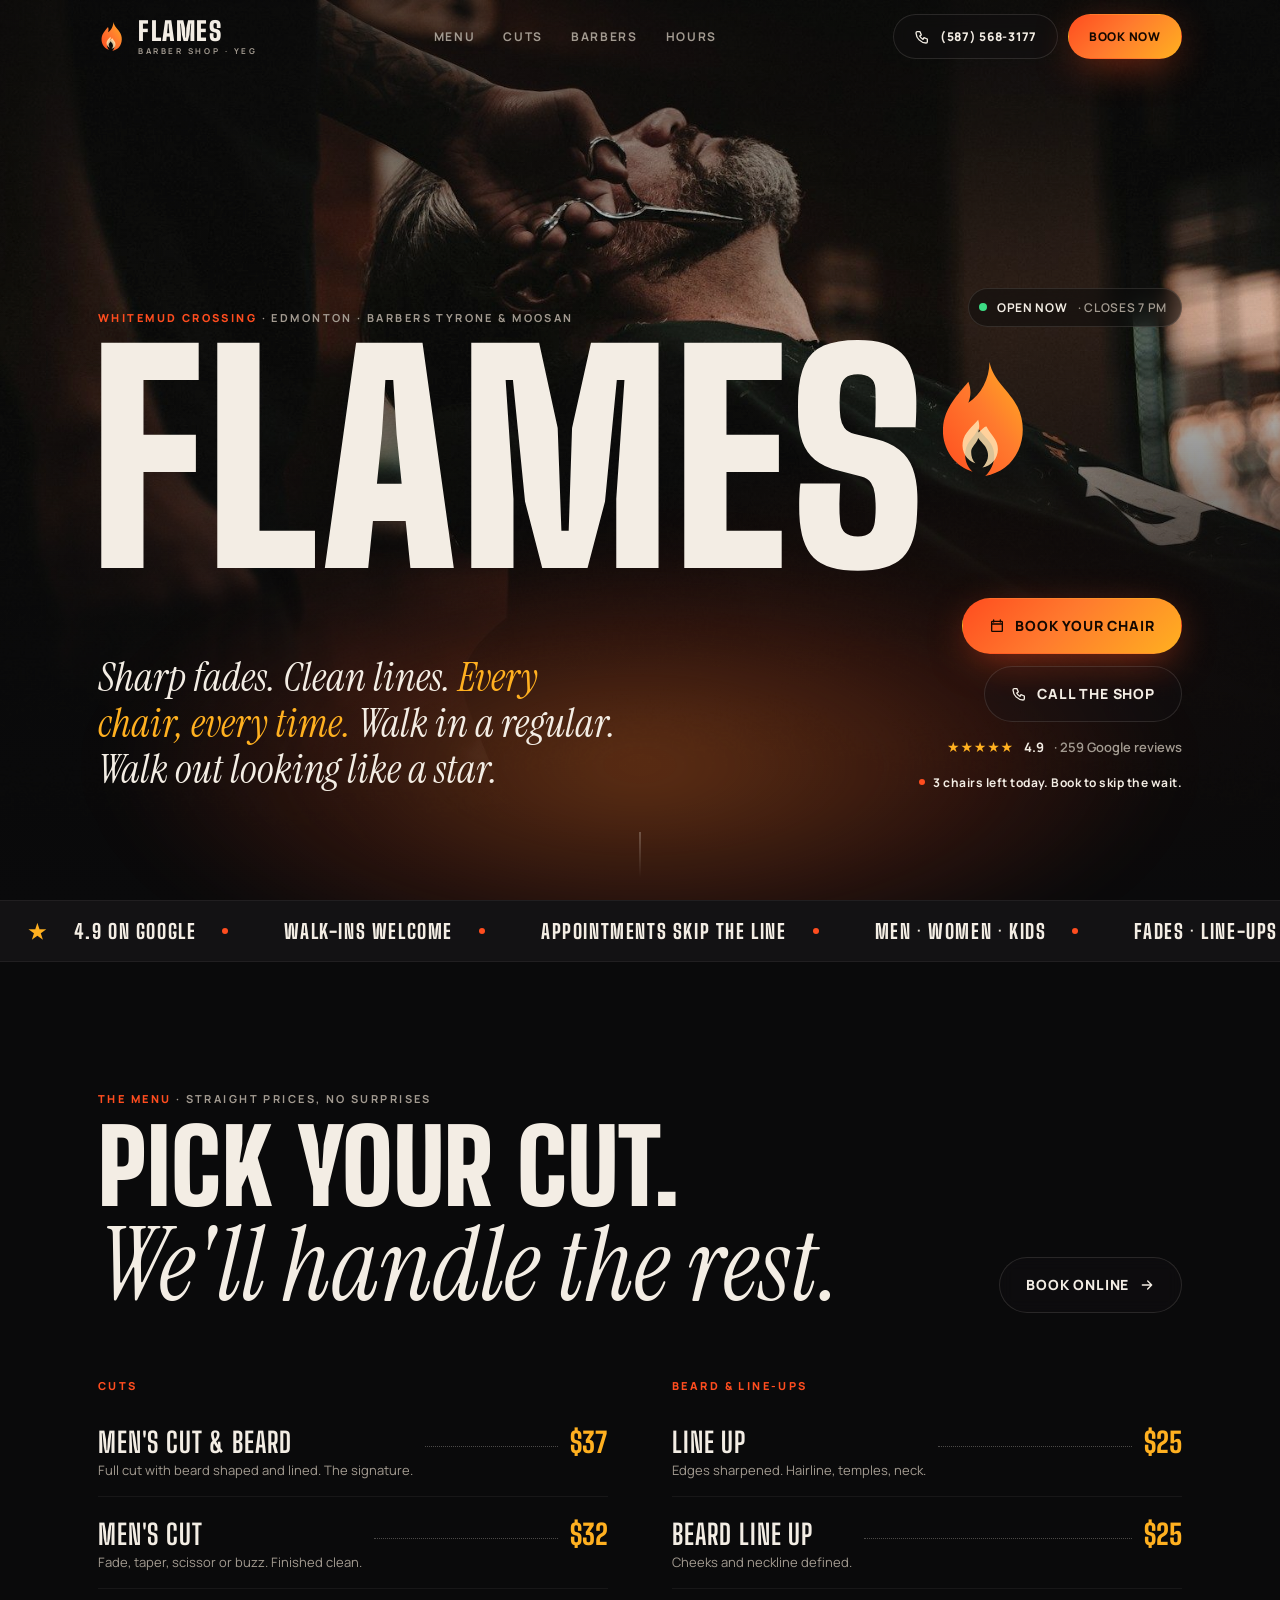
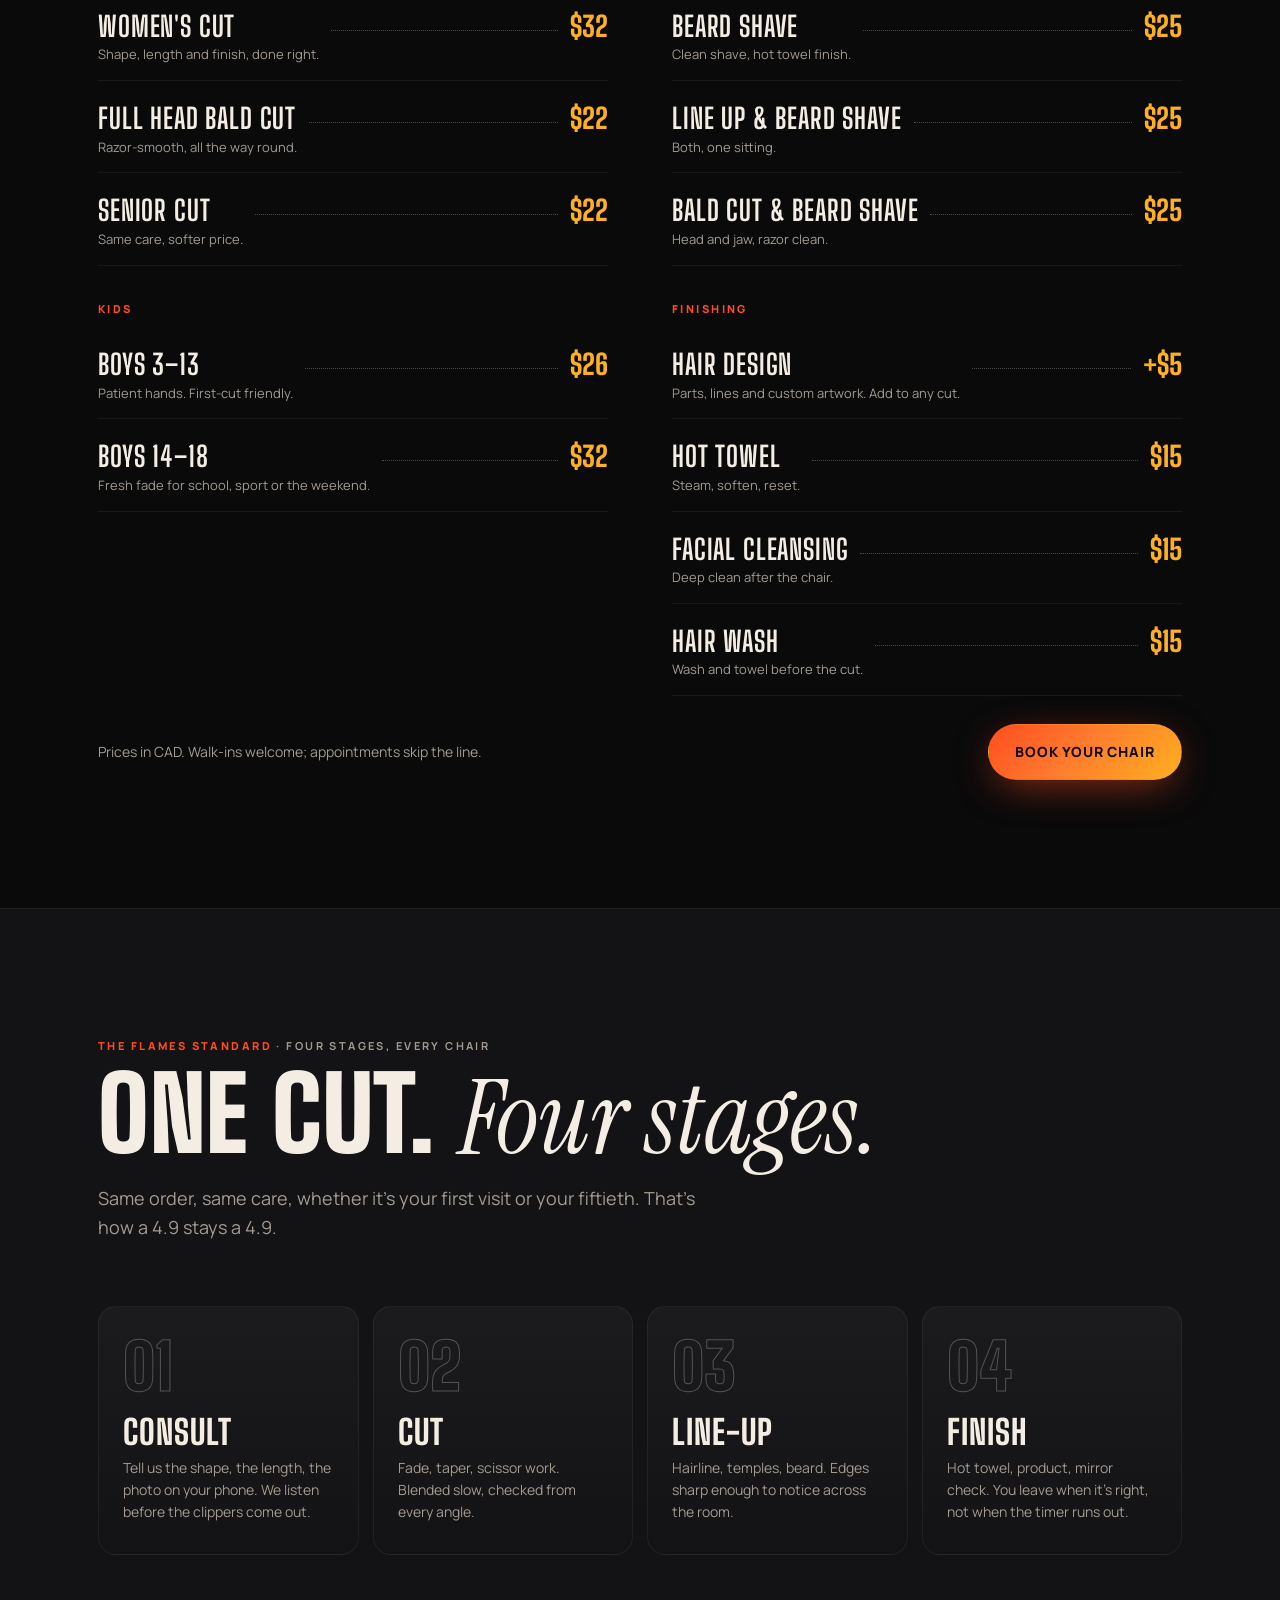
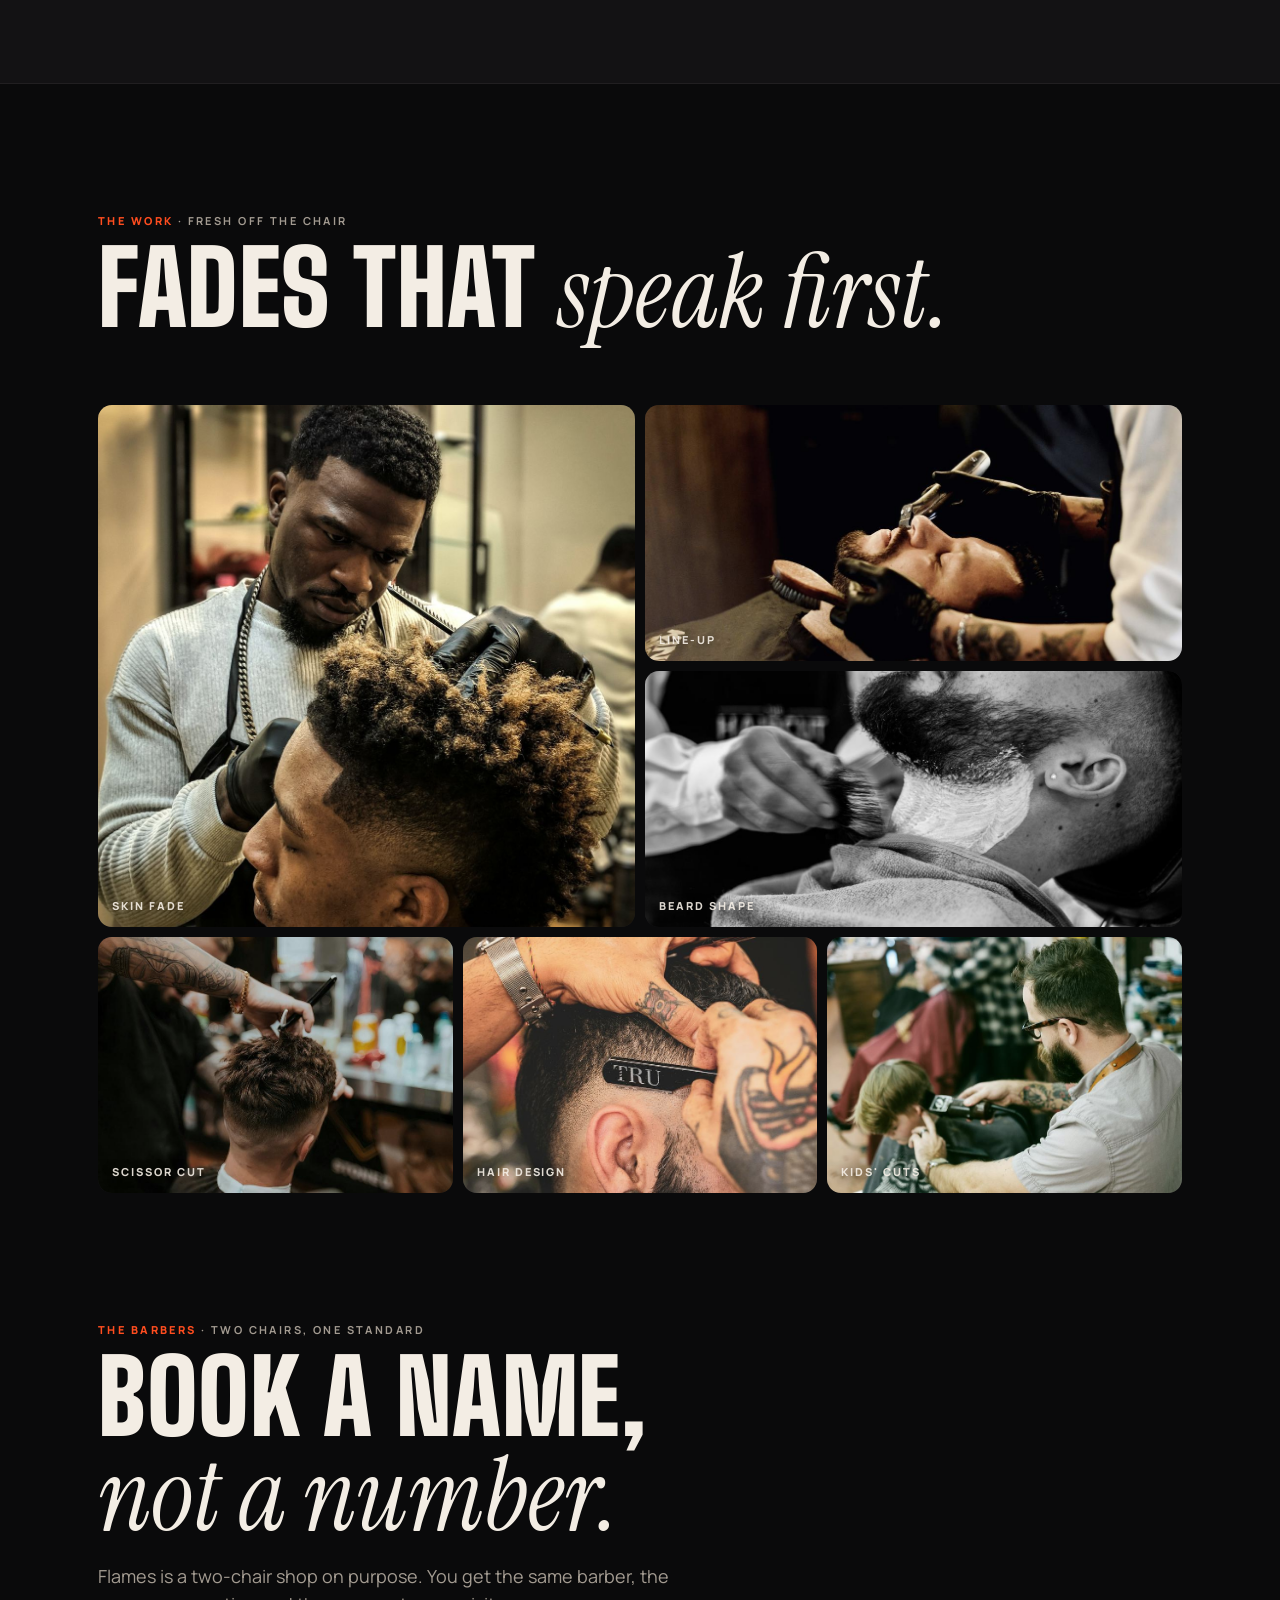
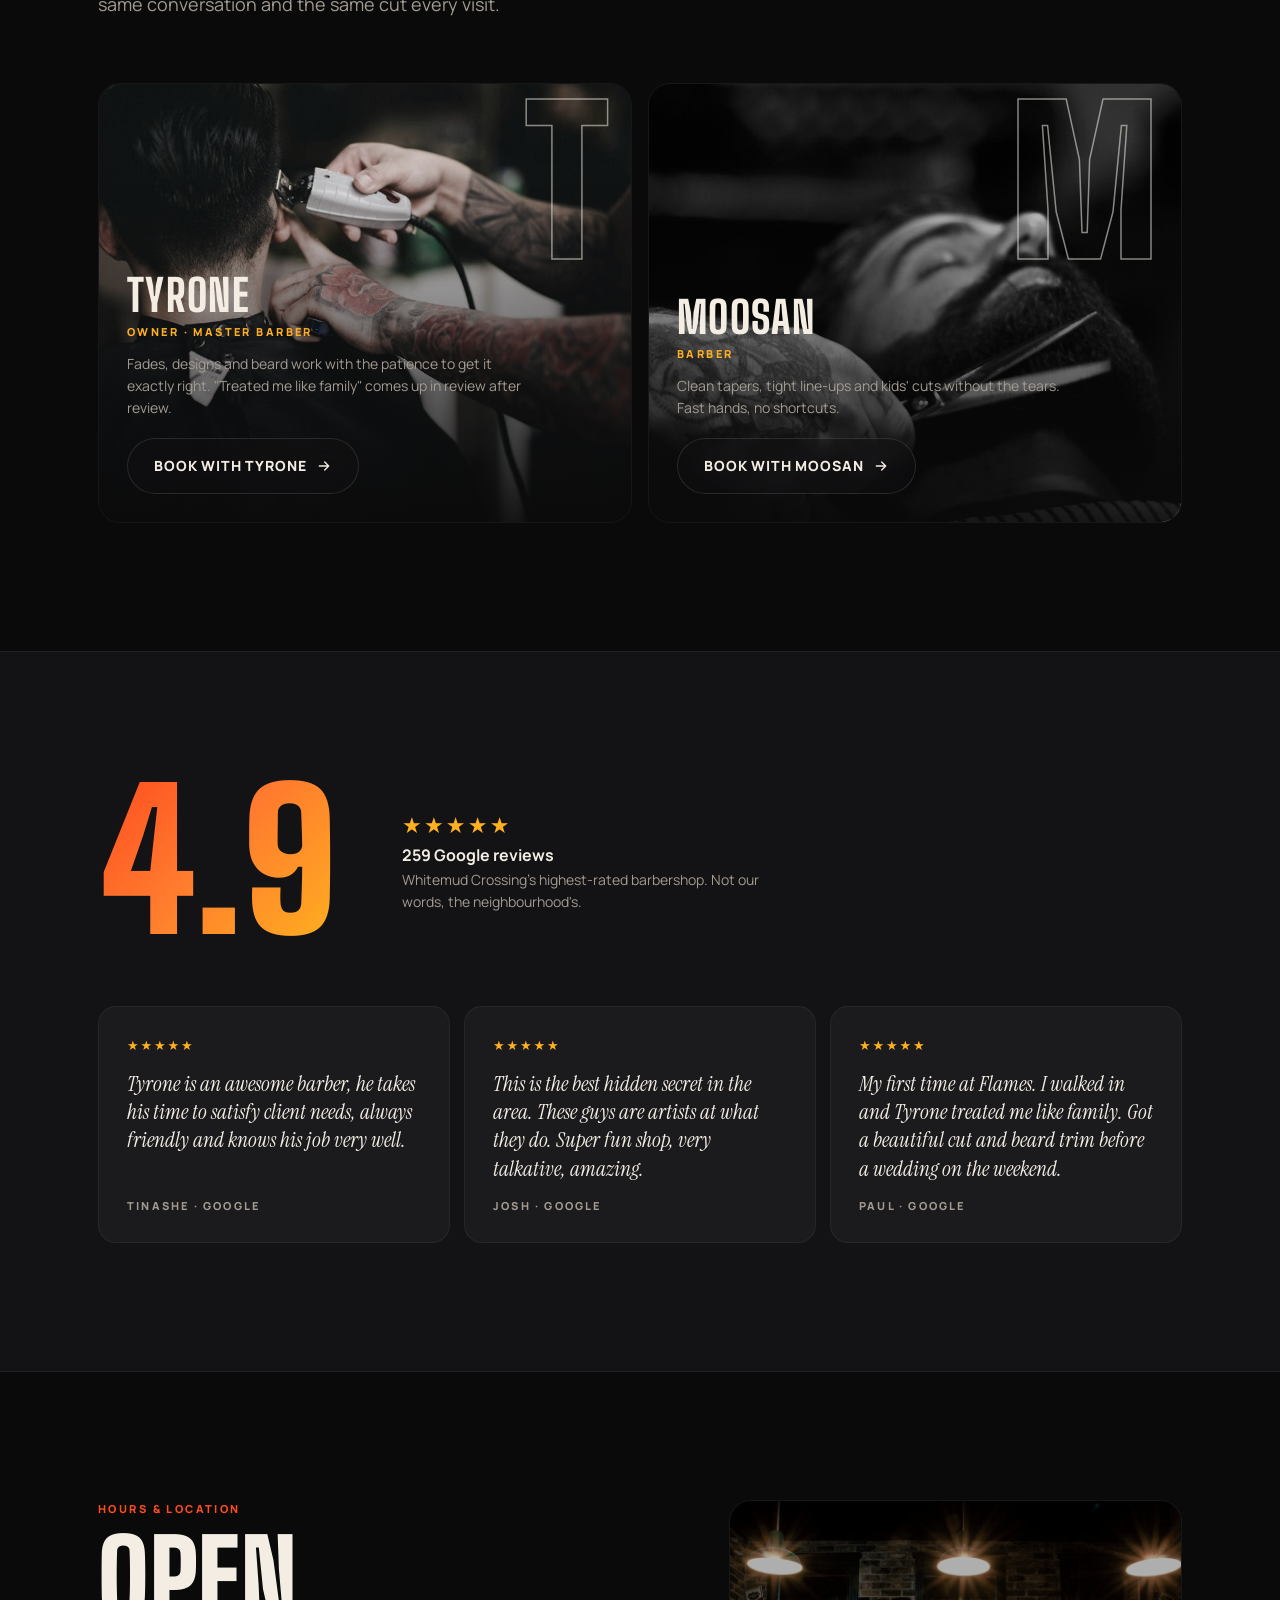
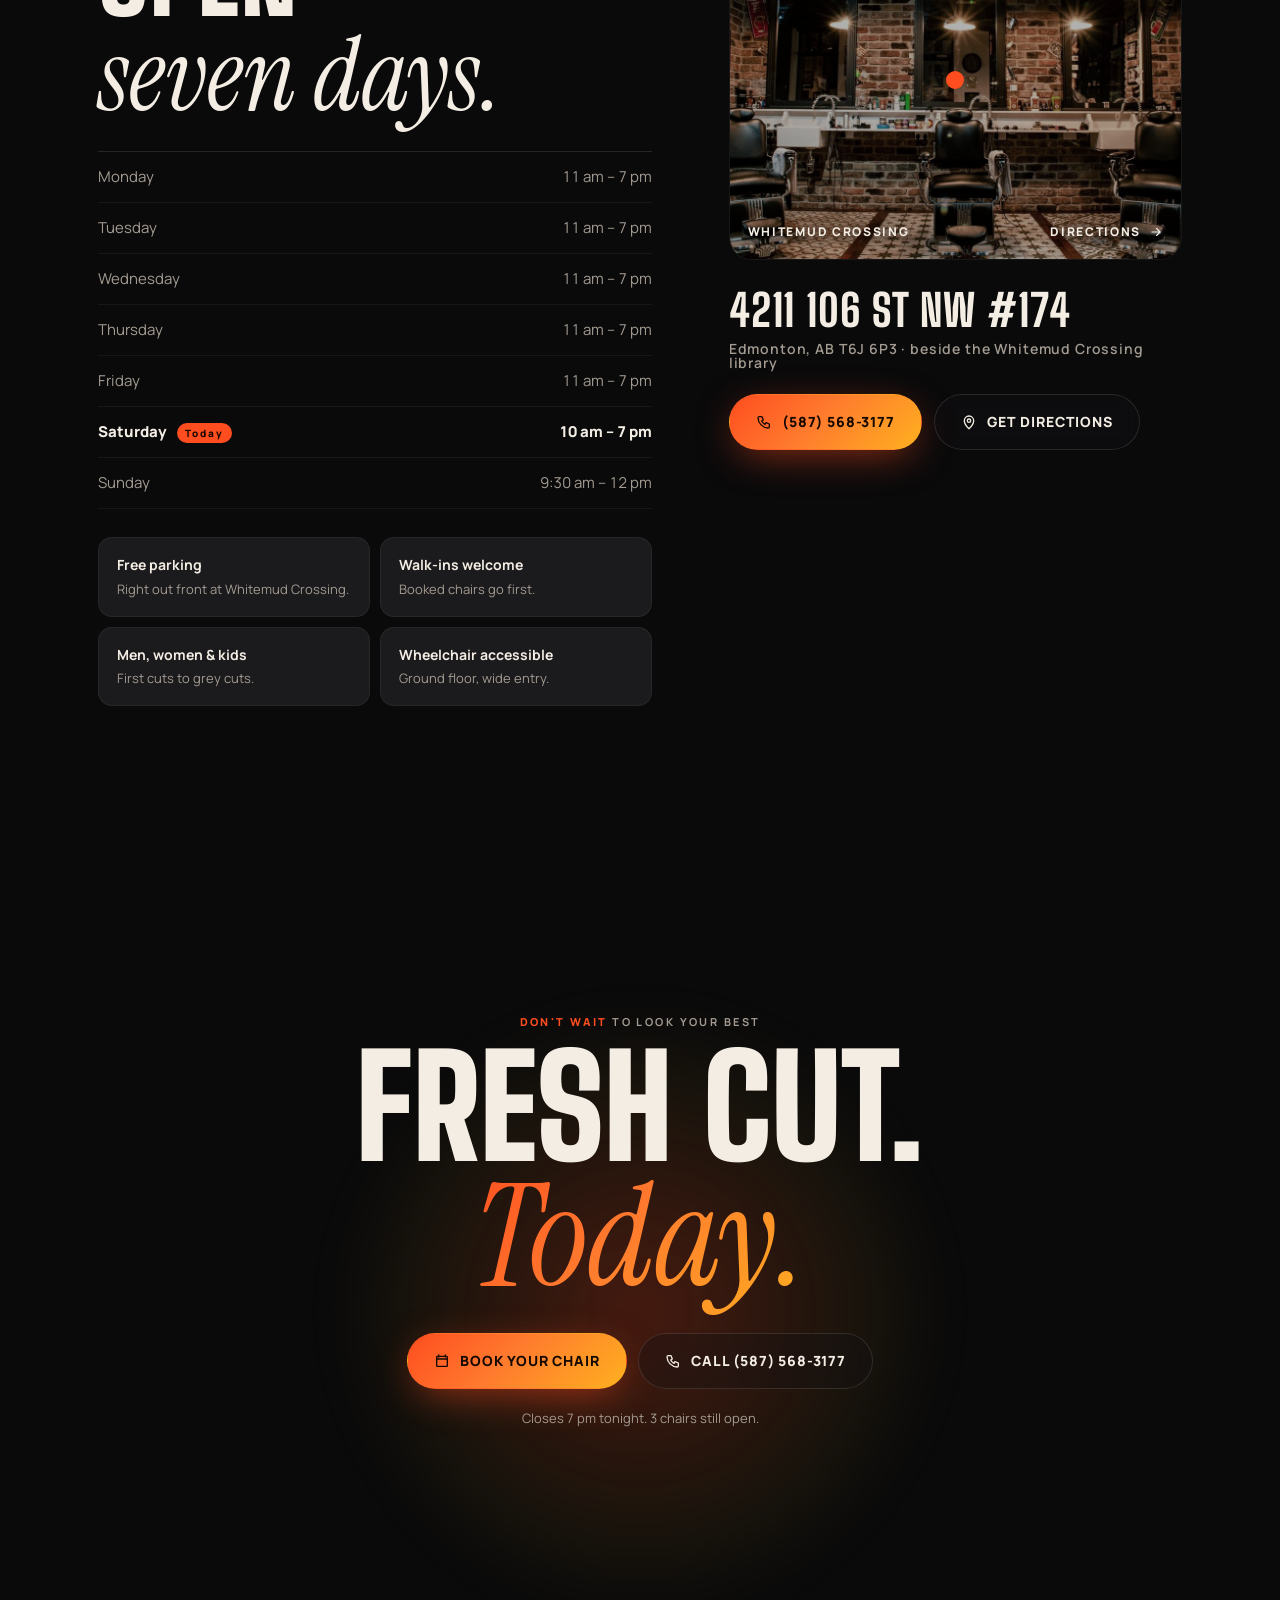
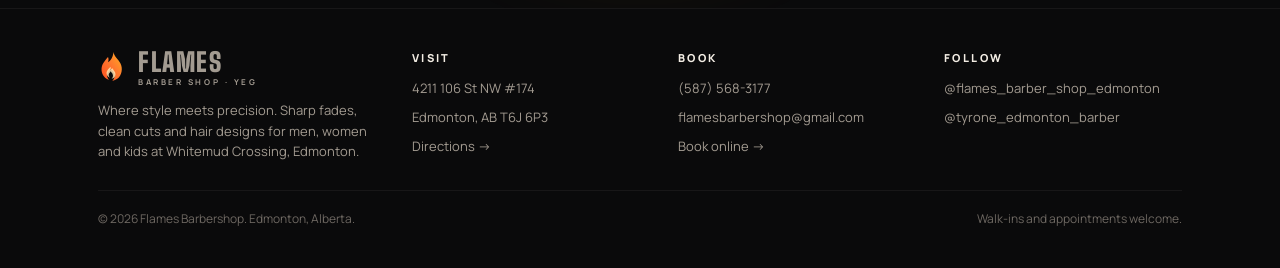
==== index.html @ 339e0e69 "Add Flames Barbershop site as the GitHub Pages index Turn the Flames Barbershop artifact into a stan" ====
<!doctype html>
<html lang="en">
<head>
<meta charset="utf-8">
<meta name="viewport" content="width=device-width,initial-scale=1">
<meta name="description" content="Flames Barbershop, 4211 106 St NW, Edmonton AB. Menu, gallery, team, hours and online booking.">
<meta name="theme-color" content="#0A0A0B">
<link rel="icon" href="data:image/svg+xml,%3Csvg xmlns='http://www.w3.org/2000/svg' viewBox='0 0 64 64'%3E%3Ctext y='52' font-size='52'%3E%F0%9F%94%A5%3C/text%3E%3C/svg%3E">
<title>Flames Barbershop</title>
<link rel="preconnect" href="https://fonts.googleapis.com">
<link rel="preconnect" href="https://fonts.gstatic.com" crossorigin>
<link href="https://fonts.googleapis.com/css2?family=Big+Shoulders+Display:wght@700;800;900&family=Instrument+Serif:ital@0;1&family=Manrope:wght@400;500;600;700;800&display=swap" rel="stylesheet">
<style>
:root{
  color-scheme:dark;
  --onyx:#0A0A0B; --soot:#131214; --coal:#1B1A1D; --ash:#242226;
  --bone:#F3EDE4; --smoke:#A39B91; --dim:#6E6862;
  --ember:#FF4D1F; --amber:#FFB020; --heat:linear-gradient(135deg,#FF4D1F 0%,#FF7A2E 45%,#FFB020 100%);
  --line:rgba(243,237,228,.12); --line2:rgba(243,237,228,.06);
  --fd:'Big Shoulders Display',Impact,'Arial Narrow Bold','Arial Narrow',sans-serif;
  --fb:'Manrope',system-ui,-apple-system,'Segoe UI',sans-serif;
  --fs:'Instrument Serif',Georgia,'Times New Roman',serif;
  --max:1180px; --pad:clamp(18px,4vw,48px);
  --ease:cubic-bezier(.22,1,.36,1);
}
*{box-sizing:border-box}
html{scroll-behavior:smooth;background:var(--onyx)}
body{margin:0;background:var(--onyx);color:var(--bone);font-family:var(--fb);font-size:16px;line-height:1.6;-webkit-font-smoothing:antialiased;overflow-x:hidden}
img{max-width:100%;display:block}
a{color:inherit;text-decoration:none}
:focus-visible{outline:2px solid var(--amber);outline-offset:3px;border-radius:4px}
::selection{background:var(--ember);color:#fff}
.wrap{max-width:var(--max);margin:0 auto;padding:0 var(--pad)}
.eyebrow{font-family:var(--fb);font-size:11px;letter-spacing:.22em;text-transform:uppercase;color:var(--smoke);font-weight:700}
.eyebrow b{color:var(--ember);font-weight:800}
h2.big{font-family:var(--fd);font-weight:900;font-size:clamp(46px,8vw,104px);line-height:.92;letter-spacing:.005em;text-transform:uppercase;margin:12px 0 0;text-wrap:balance}
.serif{font-family:var(--fs);font-style:italic;font-weight:400;color:var(--bone);text-transform:none;letter-spacing:0}
.lede{color:var(--smoke);max-width:56ch;font-size:clamp(16px,1.6vw,18px);margin:18px 0 0}
section{position:relative;padding:clamp(72px,10vw,140px) 0}

/* buttons */
.btn{display:inline-flex;align-items:center;justify-content:center;gap:10px;padding:16px 26px;border-radius:999px;font-weight:800;font-size:14px;letter-spacing:.06em;text-transform:uppercase;border:1px solid transparent;transition:transform .35s var(--ease),box-shadow .35s var(--ease),background .3s,color .3s,border-color .3s;will-change:transform;white-space:nowrap;-webkit-tap-highlight-color:transparent}
.btn-fire{background:var(--heat);color:#140800;box-shadow:0 10px 40px -10px rgba(255,77,31,.65)}
.btn-fire:hover{transform:translateY(-2px);box-shadow:0 18px 50px -12px rgba(255,120,40,.8)}
.btn-fire:active{transform:scale(.98)}
.btn-ghost{border-color:var(--line);color:var(--bone);background:rgba(20,19,21,.35);backdrop-filter:blur(8px);-webkit-backdrop-filter:blur(8px)}
.btn-ghost:hover{border-color:var(--bone);transform:translateY(-2px)}
.btn svg{width:16px;height:16px;flex:none}

/* nav */
.nav{position:fixed;inset:0 0 auto 0;z-index:50;padding:14px 0;transition:background .4s,border-color .4s;border-bottom:1px solid transparent}
.nav.on{background:rgba(10,10,11,.72);backdrop-filter:blur(14px);-webkit-backdrop-filter:blur(14px);border-color:var(--line2)}
.nav .wrap{display:flex;align-items:center;justify-content:space-between;gap:16px}
.logo{display:flex;align-items:center;gap:10px;white-space:nowrap;flex:none;font-family:var(--fd);font-weight:900;font-size:26px;letter-spacing:.06em;text-transform:uppercase;line-height:1}
.logo .mark{width:30px;height:30px}
.logo small{display:block;font-family:var(--fb);font-weight:700;font-size:8px;letter-spacing:.32em;color:var(--smoke);margin-top:3px}
.nav-links{display:flex;gap:28px;font-size:12px;font-weight:700;letter-spacing:.14em;text-transform:uppercase;color:var(--smoke)}
.nav-links a{position:relative;padding:6px 0;transition:color .3s}
.nav-links a::after{content:"";position:absolute;left:0;right:100%;bottom:0;height:1px;background:var(--amber);transition:right .35s var(--ease)}
.nav-links a:hover{color:var(--bone)}.nav-links a:hover::after{right:0}
.nav .btn{padding:12px 20px;font-size:12px}
@media(max-width:820px){.nav-links{display:none}.nav .btn-ghost{display:none}.nav .wrap{min-width:0}.logo{font-size:22px;gap:8px}.logo .mark{width:26px;height:26px}.logo small{font-size:7px;letter-spacing:.2em}.nav .btn{padding:11px 16px;font-size:11px}}

/* hero */
.hero{min-height:100svh;display:flex;align-items:flex-end;padding:0;overflow:hidden;isolation:isolate}
.hero-bg{position:absolute;inset:0;z-index:-2}
.hero-bg img{width:100%;height:100%;object-fit:cover;object-position:center 35%;filter:saturate(.85) contrast(1.05);transform:scale(1.08);animation:heroZoom 12s var(--ease) forwards}
@keyframes heroZoom{to{transform:scale(1)}}
.hero-veil{position:absolute;inset:0;z-index:-1;background:
  linear-gradient(180deg,rgba(10,10,11,.55) 0%,rgba(10,10,11,.15) 35%,rgba(10,10,11,.78) 70%,var(--onyx) 100%),
  radial-gradient(60% 50% at 70% 85%,rgba(255,77,31,.28),transparent 70%)}
.hero-glow{position:absolute;z-index:-1;left:50%;bottom:-20%;width:120vw;height:70vh;transform:translateX(-50%);background:radial-gradient(closest-side,rgba(255,120,40,.35),rgba(255,77,31,.12) 45%,transparent 70%);filter:blur(30px);animation:breathe 7s ease-in-out infinite alternate;pointer-events:none}
@keyframes breathe{from{opacity:.55;transform:translateX(-52%) scaleX(1)}to{opacity:1;transform:translateX(-48%) scaleX(1.12)}}
.hero .wrap{width:100%;padding-top:120px;padding-bottom:clamp(90px,12vh,140px)}
.hero-top{display:flex;justify-content:space-between;align-items:flex-end;gap:20px;flex-wrap:wrap}
.status{display:inline-flex;align-items:center;gap:10px;padding:9px 14px 9px 10px;border:1px solid var(--line);border-radius:999px;background:rgba(10,10,11,.5);backdrop-filter:blur(10px);-webkit-backdrop-filter:blur(10px);font-size:12px;font-weight:700;letter-spacing:.06em;text-transform:uppercase;color:var(--bone)}
.status .dot{width:8px;height:8px;border-radius:50%;background:#3DDC84;animation:ping 1.8s infinite}
.status.closed .dot{background:var(--ember);animation:none}
@keyframes ping{0%{box-shadow:0 0 0 0 rgba(61,220,132,.55)}70%{box-shadow:0 0 0 9px rgba(61,220,132,0)}100%{box-shadow:0 0 0 0 rgba(61,220,132,0)}}
.status .sub{color:var(--smoke);font-weight:600}
.h1{font-family:var(--fd);font-weight:900;font-size:clamp(96px,22vw,290px);line-height:.82;letter-spacing:.01em;text-transform:uppercase;margin:18px 0 0 -0.03em;display:flex;align-items:flex-start}
.h1 .ch{display:inline-block;opacity:0;transform:translateY(.35em) rotate(1deg);animation:rise 1s var(--ease) forwards}
.h1 .ch:nth-child(1){animation-delay:.05s}.h1 .ch:nth-child(2){animation-delay:.12s}.h1 .ch:nth-child(3){animation-delay:.19s}.h1 .ch:nth-child(4){animation-delay:.26s}.h1 .ch:nth-child(5){animation-delay:.33s}.h1 .ch:nth-child(6){animation-delay:.40s}
@keyframes rise{to{opacity:1;transform:none}}
.h1 .flame{width:.32em;height:.42em;margin:.06em 0 0 .06em;opacity:0;animation:rise 1s var(--ease) .5s forwards,flicker 3s ease-in-out 1.5s infinite alternate}
@keyframes flicker{0%{filter:brightness(1)}50%{filter:brightness(1.25) drop-shadow(0 0 14px rgba(255,120,40,.7))}100%{filter:brightness(1.05)}}
.hero-sub{display:grid;grid-template-columns:1.2fr .8fr;gap:32px;align-items:end;margin-top:22px}
.hero-sub .tag{font-family:var(--fs);font-style:italic;font-size:clamp(24px,3.4vw,40px);line-height:1.15;margin:0;text-wrap:balance;opacity:0;animation:rise 1s var(--ease) .6s forwards}
.hero-sub .tag em{color:var(--amber);font-style:italic}
.hero-cta{display:flex;flex-direction:column;align-items:flex-end;gap:14px;opacity:0;animation:rise 1s var(--ease) .75s forwards}
.hero-cta .row{display:flex;gap:12px;flex-wrap:wrap;justify-content:flex-end}
.proof{display:flex;align-items:center;gap:10px;font-size:13px;color:var(--smoke);font-weight:600}
.proof .stars{color:var(--amber);letter-spacing:.06em;font-size:14px}
.proof b{color:var(--bone)}
.urg{display:inline-flex;align-items:center;gap:8px;font-size:12px;color:var(--bone);font-weight:700;letter-spacing:.04em}
.urg i{width:6px;height:6px;border-radius:50%;background:var(--ember);animation:blink 1.4s infinite}
@keyframes blink{50%{opacity:.25}}
.scroll-hint{position:absolute;left:50%;bottom:22px;transform:translateX(-50%);width:1px;height:46px;background:linear-gradient(var(--bone),transparent);opacity:.5;animation:drop 2s ease-in-out infinite}
@keyframes drop{0%{transform:translate(-50%,-10px);opacity:0}30%{opacity:.6}100%{transform:translate(-50%,18px);opacity:0}}
@media(max-width:820px){
  .hero .wrap{padding-top:96px}
  .hero-sub{grid-template-columns:1fr;gap:22px}
  .hero-cta{align-items:flex-start}.hero-cta .row{justify-content:flex-start;width:100%}
  .hero-cta .btn{flex:1 1 auto}
  .h1{font-size:clamp(96px,27vw,200px)}
}

/* ticker */
.ticker{border-top:1px solid var(--line2);border-bottom:1px solid var(--line2);background:var(--soot);overflow:hidden;padding:14px 0;font-family:var(--fd);font-weight:800;font-size:20px;letter-spacing:.08em;text-transform:uppercase}
.ticker .track{display:flex;width:max-content;animation:scroll 42s linear infinite}
.ticker:hover .track{animation-play-state:paused}
.ticker span{padding:0 28px;display:inline-flex;align-items:center;gap:26px;white-space:nowrap}
.ticker span::after{content:"";width:6px;height:6px;border-radius:50%;background:var(--ember)}
.ticker .star{color:var(--amber);font-style:normal}
@keyframes scroll{to{transform:translateX(-50%)}}

/* menu */
.menu-head{display:grid;grid-template-columns:1fr auto;gap:24px;align-items:end}
.menu{display:grid;grid-template-columns:1fr 1fr;gap:clamp(28px,5vw,72px);margin-top:clamp(36px,5vw,64px)}
.mgroup h3{font-family:var(--fb);font-size:11px;letter-spacing:.22em;text-transform:uppercase;color:var(--ember);margin:0 0 10px;font-weight:800}
.mrow{display:flex;align-items:baseline;gap:12px;padding:15px 0;border-bottom:1px solid var(--line2);transition:padding .3s var(--ease)}
.mrow:hover{padding-left:6px}
.mrow .n{font-family:var(--fd);font-weight:700;font-size:clamp(22px,2.4vw,28px);letter-spacing:.03em;text-transform:uppercase;line-height:1.05}
.mrow .d{font-size:13px;color:var(--smoke);margin-top:3px}
.mrow .dots{flex:1;border-bottom:1px dotted rgba(243,237,228,.28);transform:translateY(-6px);min-width:20px}
.mrow .p{font-family:var(--fd);font-weight:800;font-size:clamp(22px,2.4vw,28px);color:var(--amber);font-variant-numeric:tabular-nums;white-space:nowrap}
.menu-note{margin-top:28px;display:flex;justify-content:space-between;gap:16px;flex-wrap:wrap;align-items:center;color:var(--smoke);font-size:14px}
@media(max-width:820px){.menu{grid-template-columns:1fr}.menu-head{grid-template-columns:1fr}}

/* stages */
.stages{background:var(--soot);border-top:1px solid var(--line2);border-bottom:1px solid var(--line2)}
.stage-grid{display:grid;grid-template-columns:repeat(4,1fr);gap:14px;margin-top:clamp(36px,5vw,64px)}
.stage{position:relative;padding:28px 24px 30px;border:1px solid var(--line2);border-radius:18px;background:linear-gradient(180deg,var(--coal),var(--soot));overflow:hidden;transition:transform .5s var(--ease),border-color .4s}
.stage:hover{transform:translateY(-6px);border-color:rgba(255,120,40,.45)}
.stage::before{content:"";position:absolute;inset:auto -30% -50% auto;width:70%;aspect-ratio:1;border-radius:50%;background:radial-gradient(closest-side,rgba(255,77,31,.35),transparent);opacity:0;transition:opacity .5s}
.stage:hover::before{opacity:1}
.stage .num{font-family:var(--fd);font-weight:900;font-size:64px;line-height:1;color:transparent;-webkit-text-stroke:1px rgba(243,237,228,.28)}
.stage h4{font-family:var(--fd);font-weight:800;font-size:34px;letter-spacing:.03em;text-transform:uppercase;margin:16px 0 8px;line-height:1}
.stage p{margin:0;color:var(--smoke);font-size:14px}
@media(max-width:900px){.stage-grid{grid-template-columns:repeat(2,1fr)}}
@media(max-width:520px){.stage-grid{display:flex;overflow-x:auto;scroll-snap-type:x mandatory;gap:12px;margin-left:calc(-1*var(--pad));margin-right:calc(-1*var(--pad));padding:4px var(--pad) 18px;scrollbar-width:none;-webkit-overflow-scrolling:touch}.stage-grid::-webkit-scrollbar{display:none}.stage{flex:0 0 78%;scroll-snap-align:start}}

/* gallery */
.gal{display:grid;grid-template-columns:repeat(6,1fr);grid-auto-rows:clamp(150px,20vw,260px);gap:10px;margin-top:clamp(36px,5vw,64px)}
.gal figure{margin:0;position:relative;overflow:hidden;border-radius:14px;background:var(--coal)}
.gal img{width:100%;height:100%;object-fit:cover;transform:scale(1.001);transition:transform 1.2s var(--ease),filter .6s;filter:saturate(.9)}
.gal figure:hover img{transform:scale(1.06);filter:saturate(1)}
.gal figcaption{position:absolute;left:14px;bottom:12px;font-size:11px;letter-spacing:.18em;text-transform:uppercase;font-weight:800;color:var(--bone);text-shadow:0 2px 12px rgba(0,0,0,.8);opacity:.9}
.g1{grid-column:span 3;grid-row:span 2}.g2{grid-column:span 3}.g3{grid-column:span 3}.g4{grid-column:span 2}.g5{grid-column:span 2}.g6{grid-column:span 2}
@media(max-width:820px){.gal{grid-template-columns:repeat(2,1fr);grid-auto-rows:clamp(150px,36vw,240px)}.g1{grid-column:span 2;grid-row:span 1}.g2,.g3,.g4,.g5,.g6{grid-column:span 1}}

/* team */
.team-grid{display:grid;grid-template-columns:1fr 1fr;gap:16px;margin-top:clamp(36px,5vw,64px)}
.chair{position:relative;min-height:440px;border-radius:22px;overflow:hidden;border:1px solid var(--line2);display:flex;flex-direction:column;justify-content:flex-end;padding:28px;isolation:isolate}
.chair img{position:absolute;inset:0;width:100%;height:100%;object-fit:cover;z-index:-2;filter:grayscale(.35) saturate(.8);transform:scale(1.02);transition:transform 1.4s var(--ease),filter .8s}
.chair:hover img{transform:scale(1.07);filter:grayscale(0) saturate(1)}
.chair::after{content:"";position:absolute;inset:0;z-index:-1;background:linear-gradient(180deg,rgba(10,10,11,.05) 20%,rgba(10,10,11,.92) 100%)}
.chair .init{font-family:var(--fd);font-weight:900;font-size:clamp(120px,16vw,200px);line-height:.8;color:transparent;-webkit-text-stroke:1.5px rgba(243,237,228,.55);position:absolute;top:18px;right:22px;z-index:0;transition:color .6s,-webkit-text-stroke-color .6s}
.chair:hover .init{color:rgba(255,176,32,.9);-webkit-text-stroke-color:transparent}
.chair h4{font-family:var(--fd);font-weight:800;font-size:44px;letter-spacing:.03em;text-transform:uppercase;margin:0;line-height:1}
.chair .role{color:var(--amber);font-size:11px;letter-spacing:.22em;text-transform:uppercase;font-weight:800;margin-top:6px}
.chair p{color:var(--smoke);margin:12px 0 18px;font-size:14px;max-width:44ch}
.chair .btn{align-self:flex-start}
@media(max-width:820px){.team-grid{grid-template-columns:1fr}.chair{min-height:380px}}

/* reviews */
.rev{background:var(--soot);border-top:1px solid var(--line2);border-bottom:1px solid var(--line2)}
.rev-head{display:grid;grid-template-columns:auto 1fr;gap:clamp(24px,5vw,64px);align-items:center}
.score{font-family:var(--fd);font-weight:900;font-size:clamp(110px,16vw,190px);line-height:.85;background:var(--heat);-webkit-background-clip:text;background-clip:text;color:transparent}
.score-meta{font-size:14px;color:var(--smoke);max-width:40ch}
.score-meta .stars{color:var(--amber);font-size:22px;letter-spacing:.1em}
.score-meta b{color:var(--bone);font-size:16px}
.quotes{display:grid;grid-template-columns:repeat(3,1fr);gap:14px;margin-top:clamp(36px,5vw,64px)}
.q{margin:0;padding:28px;border:1px solid var(--line2);border-radius:18px;background:var(--coal);display:flex;flex-direction:column;gap:14px;transition:transform .5s var(--ease),border-color .4s}
.q:hover{transform:translateY(-4px);border-color:rgba(255,176,32,.4)}
.q .stars{color:var(--amber);font-size:13px;letter-spacing:.14em}
.q p{margin:0;font-family:var(--fs);font-style:italic;font-size:21px;line-height:1.35}
.q .who{font-size:11px;letter-spacing:.2em;text-transform:uppercase;font-weight:800;color:var(--smoke);margin-top:auto}
@media(max-width:820px){.quotes{grid-template-columns:1fr}.rev-head{grid-template-columns:1fr}}

/* hours / location */
.loc{display:grid;grid-template-columns:1.1fr .9fr;gap:clamp(28px,6vw,80px);align-items:start}
.hours{list-style:none;margin:28px 0 0;padding:0;border-top:1px solid var(--line)}
.hours li{display:flex;justify-content:space-between;gap:16px;padding:13px 0;border-bottom:1px solid var(--line2);font-size:15px;color:var(--smoke);font-variant-numeric:tabular-nums}
.hours li.today{color:var(--bone);font-weight:800}
.hours li.today span:first-child::after{content:"Today";margin-left:10px;font-size:10px;letter-spacing:.2em;padding:3px 8px;border-radius:999px;background:var(--ember);color:#140800}
.addr{font-family:var(--fd);font-weight:800;font-size:clamp(30px,4vw,44px);line-height:1;letter-spacing:.02em;text-transform:uppercase;margin:28px 0 8px}
.addr small{display:block;font-family:var(--fb);font-weight:600;font-size:14px;letter-spacing:.06em;color:var(--smoke);margin-top:10px;text-transform:none}
.loc-cta{display:flex;gap:12px;flex-wrap:wrap;margin-top:24px}
.perks{display:grid;grid-template-columns:1fr 1fr;gap:10px;margin-top:28px}
.perk{padding:16px 18px;border:1px solid var(--line2);border-radius:14px;background:var(--coal);font-size:13px;color:var(--smoke)}
.perk b{display:block;color:var(--bone);font-size:14px;margin-bottom:2px}
.mapcard{position:relative;display:block;border-radius:22px;overflow:hidden;min-height:360px;border:1px solid var(--line2)}
.mapcard img{position:absolute;inset:0;width:100%;height:100%;object-fit:cover;filter:saturate(.7) brightness(.7);transition:transform 1.4s var(--ease)}
.mapcard:hover img{transform:scale(1.05)}
.mapcard .pin{position:absolute;left:50%;top:50%;transform:translate(-50%,-50%);width:18px;height:18px;border-radius:50%;background:var(--ember);animation:ping2 2.4s infinite}
@keyframes ping2{0%{box-shadow:0 0 0 6px rgba(255,77,31,.3),0 0 0 18px rgba(255,77,31,.1)}100%{box-shadow:0 0 0 22px rgba(255,77,31,0),0 0 0 44px rgba(255,77,31,0)}}
.mapcard .lbl{position:absolute;left:18px;bottom:18px;right:18px;display:flex;justify-content:space-between;align-items:center;gap:12px;font-size:12px;letter-spacing:.14em;text-transform:uppercase;font-weight:800;text-shadow:0 2px 10px rgba(0,0,0,.8)}
@media(max-width:820px){.loc{grid-template-columns:1fr}.mapcard{min-height:260px}}

/* final cta */
.final{padding:clamp(90px,14vw,180px) 0;text-align:center;overflow:hidden;isolation:isolate}
.final::before{content:"";position:absolute;left:50%;top:50%;transform:translate(-50%,-40%);width:90vw;height:90vw;max-width:900px;max-height:900px;border-radius:50%;background:radial-gradient(closest-side,rgba(255,77,31,.25),rgba(255,176,32,.06) 50%,transparent 70%);filter:blur(20px);z-index:-1;animation:breathe2 6s ease-in-out infinite alternate}
@keyframes breathe2{from{transform:translate(-50%,-40%) scale(.9)}to{transform:translate(-50%,-40%) scale(1.08)}}
.final h2{font-family:var(--fd);font-weight:900;font-size:clamp(56px,11vw,150px);line-height:.88;text-transform:uppercase;margin:14px 0 0;text-wrap:balance}
.final h2 em{font-family:var(--fs);font-style:italic;font-weight:400;text-transform:none;background:var(--heat);-webkit-background-clip:text;background-clip:text;color:transparent;letter-spacing:0}
.final .row{display:flex;gap:12px;justify-content:center;flex-wrap:wrap;margin-top:34px}
.final .fine{margin-top:18px;color:var(--smoke);font-size:13px}

/* footer */
footer{border-top:1px solid var(--line2);padding:40px 0 40px;color:var(--smoke);font-size:13px}
footer .wrap{display:grid;grid-template-columns:1.2fr 1fr 1fr 1fr;gap:28px}
footer h5{font-size:11px;letter-spacing:.22em;text-transform:uppercase;color:var(--bone);margin:0 0 12px;font-weight:800}
footer ul{list-style:none;padding:0;margin:0;display:grid;gap:8px}
footer a:hover{color:var(--bone)}
footer .copy{grid-column:1/-1;border-top:1px solid var(--line2);padding-top:18px;display:flex;justify-content:space-between;gap:12px;flex-wrap:wrap;font-size:12px;color:var(--dim)}
@media(max-width:820px){footer .wrap{grid-template-columns:1fr 1fr}footer{padding-bottom:110px}}

/* sticky mobile bar */
.bar{position:fixed;left:0;right:0;bottom:0;z-index:60;display:none;gap:10px;padding:10px var(--pad) calc(10px + env(safe-area-inset-bottom));background:rgba(10,10,11,.82);backdrop-filter:blur(16px);-webkit-backdrop-filter:blur(16px);border-top:1px solid var(--line2);transform:translateY(110%);transition:transform .5s var(--ease)}
.bar.show{transform:none}
.bar .btn{flex:1;padding:15px 14px;font-size:13px}
@media(max-width:820px){.bar{display:flex}}

/* reveal */
.rv{opacity:0;transform:translateY(28px);transition:opacity .9s var(--ease),transform .9s var(--ease)}
.rv.in{opacity:1;transform:none}
.rv.d1{transition-delay:.08s}.rv.d2{transition-delay:.16s}.rv.d3{transition-delay:.24s}.rv.d4{transition-delay:.32s}
@media(prefers-reduced-motion:reduce){
  *,*::before,*::after{animation-duration:.001s!important;animation-iteration-count:1!important;transition-duration:.001s!important}
  .rv,.h1 .ch,.h1 .flame,.hero-sub .tag,.hero-cta{opacity:1;transform:none}
  html{scroll-behavior:auto}
}
</style>
</head>
<body>

<svg width="0" height="0" style="position:absolute" aria-hidden="true">
  <defs>
    <linearGradient id="heat" x1="0" y1="1" x2="1" y2="0"><stop offset="0" stop-color="#FF4D1F"/><stop offset=".55" stop-color="#FF7A2E"/><stop offset="1" stop-color="#FFB020"/></linearGradient>
    <symbol id="flame" viewBox="0 0 64 84"><path fill="url(#heat)" d="M33 0c3 14 14 20 20 32 7 14 4 33-9 43-4 3-9 5-14 6 6-6 8-14 5-21-2-5-7-8-10-13-2 6-8 9-9 16-1 6 1 11 5 15C9 74 1 64 0 51-1 34 10 24 18 14c2 5 2 10 0 15 9-6 15-17 15-29z"/><path fill="#FFE2B0" opacity=".85" d="M31 46c3 6 8 9 8 16 0 7-5 12-11 13 4-4 5-9 3-13-1-3-4-5-6-8-1 4-5 6-5 10 0 3 1 6 3 8-6-2-10-8-9-15 1-7 7-11 11-16 1 3 1 6 0 9 3-2 5-5 6-4z"/></symbol>
    <symbol id="i-cal" viewBox="0 0 24 24"><path fill="none" stroke="currentColor" stroke-width="2" stroke-linecap="round" d="M7 3v3M17 3v3M4 9h16M5 5h14a1 1 0 0 1 1 1v13a1 1 0 0 1-1 1H5a1 1 0 0 1-1-1V6a1 1 0 0 1 1-1z"/></symbol>
    <symbol id="i-phone" viewBox="0 0 24 24"><path fill="none" stroke="currentColor" stroke-width="2" stroke-linecap="round" stroke-linejoin="round" d="M5 4h4l2 5-2.5 1.5a11 11 0 0 0 5 5L15 13l5 2v4a2 2 0 0 1-2 2A16 16 0 0 1 3 6a2 2 0 0 1 2-2z"/></symbol>
    <symbol id="i-pin" viewBox="0 0 24 24"><path fill="none" stroke="currentColor" stroke-width="2" d="M12 22s7-6.5 7-12a7 7 0 1 0-14 0c0 5.5 7 12 7 12z"/><circle cx="12" cy="10" r="2.5" fill="none" stroke="currentColor" stroke-width="2"/></symbol>
    <symbol id="i-arrow" viewBox="0 0 24 24"><path fill="none" stroke="currentColor" stroke-width="2" stroke-linecap="round" stroke-linejoin="round" d="M5 12h14M13 6l6 6-6 6"/></symbol>
  </defs>
</svg>

<header class="nav" id="nav">
  <div class="wrap">
    <a class="logo" href="#top" aria-label="Flames Barbershop home">
      <svg class="mark" aria-hidden="true"><use href="#flame"/></svg>
      <span>Flames<small>Barber Shop · YEG</small></span>
    </a>
    <nav class="nav-links" aria-label="Sections">
      <a href="#menu">Menu</a><a href="#gallery">Cuts</a><a href="#team">Barbers</a><a href="#hours">Hours</a>
    </nav>
    <div style="display:flex;gap:10px">
      <a class="btn btn-ghost" href="tel:+15875683177"><svg><use href="#i-phone"/></svg>(587) 568-3177</a>
      <a class="btn btn-fire" href="https://www.nxcut.com/salons/ca/flames-barbershop" target="_blank" rel="noopener">Book now</a>
    </div>
  </div>
</header>

<main id="top">
<section class="hero">
  <div class="hero-bg"><img src="[data-uri]" alt="Barber working a straight-razor shave under warm light" fetchpriority="high"></div>
  <div class="hero-veil"></div><div class="hero-glow"></div>
  <div class="wrap">
    <div class="hero-top">
      <div class="eyebrow"><b>Whitemud Crossing</b> · Edmonton · Barbers Tyrone &amp; Moosan</div>
      <div class="status" id="status" aria-live="polite"><span class="dot"></span><span id="status-main">Open now</span><span class="sub" id="status-sub"></span></div>
    </div>
    <h1 class="h1" aria-label="Flames"><span class="ch">F</span><span class="ch">L</span><span class="ch">A</span><span class="ch">M</span><span class="ch">E</span><span class="ch">S</span><svg class="flame" aria-hidden="true"><use href="#flame"/></svg></h1>
    <div class="hero-sub">
      <p class="tag">Sharp fades. Clean lines. <em>Every chair, every time.</em> Walk in a regular. Walk out looking like a star.</p>
      <div class="hero-cta">
        <div class="row">
          <a class="btn btn-fire" href="https://www.nxcut.com/salons/ca/flames-barbershop" target="_blank" rel="noopener"><svg><use href="#i-cal"/></svg>Book your chair</a>
          <a class="btn btn-ghost" href="tel:+15875683177"><svg><use href="#i-phone"/></svg>Call the shop</a>
        </div>
        <div class="proof"><span class="stars">★★★★★</span><b>4.9</b> · 259 Google reviews</div>
        <div class="urg" id="urg"><i></i><span id="urg-text">Same-day chairs fill by noon. Book to skip the wait.</span></div>
      </div>
    </div>
  </div>
  <div class="scroll-hint" aria-hidden="true"></div>
</section>

<div class="ticker" aria-hidden="true"><div class="track" id="ticker">
  <span><i class="star">★</i> 4.9 on Google</span><span>Walk-ins welcome</span><span>Appointments skip the line</span><span>Men · Women · Kids</span><span>Fades · Line-ups · Designs</span><span>Free parking at Whitemud Crossing</span><span>Open 7 days</span>
</div></div>

<section id="menu">
  <div class="wrap">
    <div class="menu-head">
      <div class="rv"><div class="eyebrow"><b>The menu</b> · straight prices, no surprises</div>
        <h2 class="big">Pick your cut.<br><span class="serif">We'll handle the rest.</span></h2></div>
      <a class="btn btn-ghost rv d2" href="https://www.nxcut.com/salons/ca/flames-barbershop" target="_blank" rel="noopener">Book online <svg><use href="#i-arrow"/></svg></a>
    </div>
    <div class="menu">
      <div class="mgroup rv d1">
        <h3>Cuts</h3>
        <div class="mrow"><div><div class="n">Men's Cut &amp; Beard</div><div class="d">Full cut with beard shaped and lined. The signature.</div></div><span class="dots"></span><span class="p">$37</span></div>
        <div class="mrow"><div><div class="n">Men's Cut</div><div class="d">Fade, taper, scissor or buzz. Finished clean.</div></div><span class="dots"></span><span class="p">$32</span></div>
        <div class="mrow"><div><div class="n">Women's Cut</div><div class="d">Shape, length and finish, done right.</div></div><span class="dots"></span><span class="p">$32</span></div>
        <div class="mrow"><div><div class="n">Full Head Bald Cut</div><div class="d">Razor-smooth, all the way round.</div></div><span class="dots"></span><span class="p">$22</span></div>
        <div class="mrow"><div><div class="n">Senior Cut</div><div class="d">Same care, softer price.</div></div><span class="dots"></span><span class="p">$22</span></div>
        <h3 style="margin-top:34px">Kids</h3>
        <div class="mrow"><div><div class="n">Boys 3–13</div><div class="d">Patient hands. First-cut friendly.</div></div><span class="dots"></span><span class="p">$26</span></div>
        <div class="mrow"><div><div class="n">Boys 14–18</div><div class="d">Fresh fade for school, sport or the weekend.</div></div><span class="dots"></span><span class="p">$32</span></div>
      </div>
      <div class="mgroup rv d2">
        <h3>Beard &amp; Line-ups</h3>
        <div class="mrow"><div><div class="n">Line Up</div><div class="d">Edges sharpened. Hairline, temples, neck.</div></div><span class="dots"></span><span class="p">$25</span></div>
        <div class="mrow"><div><div class="n">Beard Line Up</div><div class="d">Cheeks and neckline defined.</div></div><span class="dots"></span><span class="p">$25</span></div>
        <div class="mrow"><div><div class="n">Beard Shave</div><div class="d">Clean shave, hot towel finish.</div></div><span class="dots"></span><span class="p">$25</span></div>
        <div class="mrow"><div><div class="n">Line Up &amp; Beard Shave</div><div class="d">Both, one sitting.</div></div><span class="dots"></span><span class="p">$25</span></div>
        <div class="mrow"><div><div class="n">Bald Cut &amp; Beard Shave</div><div class="d">Head and jaw, razor clean.</div></div><span class="dots"></span><span class="p">$25</span></div>
        <h3 style="margin-top:34px">Finishing</h3>
        <div class="mrow"><div><div class="n">Hair Design</div><div class="d">Parts, lines and custom artwork. Add to any cut.</div></div><span class="dots"></span><span class="p">+$5</span></div>
        <div class="mrow"><div><div class="n">Hot Towel</div><div class="d">Steam, soften, reset.</div></div><span class="dots"></span><span class="p">$15</span></div>
        <div class="mrow"><div><div class="n">Facial Cleansing</div><div class="d">Deep clean after the chair.</div></div><span class="dots"></span><span class="p">$15</span></div>
        <div class="mrow"><div><div class="n">Hair Wash</div><div class="d">Wash and towel before the cut.</div></div><span class="dots"></span><span class="p">$15</span></div>
      </div>
    </div>
    <div class="menu-note rv"><span>Prices in CAD. Walk-ins welcome; appointments skip the line.</span><a class="btn btn-fire" href="https://www.nxcut.com/salons/ca/flames-barbershop" target="_blank" rel="noopener">Book your chair</a></div>
  </div>
</section>

<section class="stages">
  <div class="wrap">
    <div class="rv"><div class="eyebrow"><b>The Flames standard</b> · four stages, every chair</div>
      <h2 class="big">One cut. <span class="serif">Four stages.</span></h2>
      <p class="lede">Same order, same care, whether it's your first visit or your fiftieth. That's how a 4.9 stays a 4.9.</p></div>
    <div class="stage-grid">
      <div class="stage rv d1"><div class="num">01</div><h4>Consult</h4><p>Tell us the shape, the length, the photo on your phone. We listen before the clippers come out.</p></div>
      <div class="stage rv d2"><div class="num">02</div><h4>Cut</h4><p>Fade, taper, scissor work. Blended slow, checked from every angle.</p></div>
      <div class="stage rv d3"><div class="num">03</div><h4>Line-up</h4><p>Hairline, temples, beard. Edges sharp enough to notice across the room.</p></div>
      <div class="stage rv d4"><div class="num">04</div><h4>Finish</h4><p>Hot towel, product, mirror check. You leave when it's right, not when the timer runs out.</p></div>
    </div>
  </div>
</section>

<section id="gallery">
  <div class="wrap">
    <div class="rv"><div class="eyebrow"><b>The work</b> · fresh off the chair</div>
      <h2 class="big">Fades that <span class="serif">speak first.</span></h2></div>
    <div class="gal">
      <figure class="g1 rv d1"><img src="[data-uri]" alt="Barber shaping a fade on curly hair" loading="lazy"><figcaption>Skin fade</figcaption></figure>
      <figure class="g2 rv d2"><img src="[data-uri]" alt="Beard line-up with clippers" loading="lazy"><figcaption>Line-up</figcaption></figure>
      <figure class="g3 rv d3"><img src="[data-uri]" alt="Hot lather beard shave" loading="lazy"><figcaption>Beard shape</figcaption></figure>
      <figure class="g4 rv d1"><img src="[data-uri]" alt="Scissor work on the top" loading="lazy"><figcaption>Scissor cut</figcaption></figure>
      <figure class="g5 rv d2"><img src="[data-uri]" alt="Custom hair design being carved in" loading="lazy"><figcaption>Hair design</figcaption></figure>
      <figure class="g6 rv d3"><img src="[data-uri]" alt="Barber cutting a young boy's hair" loading="lazy"><figcaption>Kids' cuts</figcaption></figure>
    </div>
  </div>
</section>

<section id="team" style="padding-top:0">
  <div class="wrap">
    <div class="rv"><div class="eyebrow"><b>The barbers</b> · two chairs, one standard</div>
      <h2 class="big">Book a name, <span class="serif">not a number.</span></h2>
      <p class="lede">Flames is a two-chair shop on purpose. You get the same barber, the same conversation and the same cut every visit.</p></div>
    <div class="team-grid">
      <article class="chair rv d1"><img src="[data-uri]" alt="" loading="lazy"><div class="init" aria-hidden="true">T</div>
        <h4>Tyrone</h4><div class="role">Owner · Master barber</div>
        <p>Fades, designs and beard work with the patience to get it exactly right. "Treated me like family" comes up in review after review.</p>
        <a class="btn btn-ghost" href="https://www.nxcut.com/salons/ca/flames-barbershop" target="_blank" rel="noopener">Book with Tyrone <svg><use href="#i-arrow"/></svg></a></article>
      <article class="chair rv d2"><img src="[data-uri]" alt="" loading="lazy"><div class="init" aria-hidden="true">M</div>
        <h4>Moosan</h4><div class="role">Barber</div>
        <p>Clean tapers, tight line-ups and kids' cuts without the tears. Fast hands, no shortcuts.</p>
        <a class="btn btn-ghost" href="https://www.nxcut.com/salons/ca/flames-barbershop" target="_blank" rel="noopener">Book with Moosan <svg><use href="#i-arrow"/></svg></a></article>
    </div>
  </div>
</section>

<section class="rev">
  <div class="wrap">
    <div class="rev-head">
      <div class="score rv" aria-label="4.9 out of 5">4.9</div>
      <div class="score-meta rv d1"><div class="stars">★★★★★</div><b>259 Google reviews</b><br>Whitemud Crossing's highest-rated barbershop. Not our words, the neighbourhood's.</div>
    </div>
    <div class="quotes">
      <blockquote class="q rv d1"><div class="stars">★★★★★</div><p>Tyrone is an awesome barber, he takes his time to satisfy client needs, always friendly and knows his job very well.</p><div class="who">Tinashe · Google</div></blockquote>
      <blockquote class="q rv d2"><div class="stars">★★★★★</div><p>This is the best hidden secret in the area. These guys are artists at what they do. Super fun shop, very talkative, amazing.</p><div class="who">Josh · Google</div></blockquote>
      <blockquote class="q rv d3"><div class="stars">★★★★★</div><p>My first time at Flames. I walked in and Tyrone treated me like family. Got a beautiful cut and beard trim before a wedding on the weekend.</p><div class="who">Paul · Google</div></blockquote>
    </div>
  </div>
</section>

<section id="hours">
  <div class="wrap loc">
    <div>
      <div class="rv"><div class="eyebrow"><b>Hours &amp; location</b></div>
        <h2 class="big">Open <span class="serif">seven days.</span></h2></div>
      <ul class="hours rv d1" id="hours-list"></ul>
      <div class="perks rv d2">
        <div class="perk"><b>Free parking</b>Right out front at Whitemud Crossing.</div>
        <div class="perk"><b>Walk-ins welcome</b>Booked chairs go first.</div>
        <div class="perk"><b>Men, women &amp; kids</b>First cuts to grey cuts.</div>
        <div class="perk"><b>Wheelchair accessible</b>Ground floor, wide entry.</div>
      </div>
    </div>
    <div class="rv d2">
      <a class="mapcard" href="https://www.google.com/maps/search/?api=1&query=Flames+Barbershop+4211+106+St+NW+Edmonton+AB" target="_blank" rel="noopener" aria-label="Open in Google Maps">
        <img src="[data-uri]" alt="" loading="lazy"><div class="pin"></div>
        <div class="lbl"><span>Whitemud Crossing</span><span style="display:inline-flex;align-items:center;gap:8px">Directions <svg style="width:14px;height:14px"><use href="#i-arrow"/></svg></span></div>
      </a>
      <div class="addr">4211 106 St NW #174<small>Edmonton, AB T6J 6P3 · beside the Whitemud Crossing library</small></div>
      <div class="loc-cta">
        <a class="btn btn-fire" href="tel:+15875683177"><svg><use href="#i-phone"/></svg>(587) 568-3177</a>
        <a class="btn btn-ghost" href="https://www.google.com/maps/search/?api=1&query=Flames+Barbershop+4211+106+St+NW+Edmonton+AB" target="_blank" rel="noopener"><svg><use href="#i-pin"/></svg>Get directions</a>
      </div>
    </div>
  </div>
</section>

<section class="final">
  <div class="wrap">
    <div class="eyebrow rv"><b>Don't wait</b> to look your best</div>
    <h2 class="rv d1">Fresh cut.<br><em>Today.</em></h2>
    <div class="row rv d2">
      <a class="btn btn-fire" href="https://www.nxcut.com/salons/ca/flames-barbershop" target="_blank" rel="noopener"><svg><use href="#i-cal"/></svg>Book your chair</a>
      <a class="btn btn-ghost" href="tel:+15875683177"><svg><use href="#i-phone"/></svg>Call (587) 568-3177</a>
    </div>
    <div class="fine rv d3" id="final-line">Booked chairs go first. Walk-ins wait.</div>
  </div>
</section>
</main>

<footer>
  <div class="wrap">
    <div>
      <a class="logo" href="#top"><svg class="mark" aria-hidden="true"><use href="#flame"/></svg><span>Flames<small>Barber Shop · YEG</small></span></a>
      <p style="margin:14px 0 0;max-width:34ch">Where style meets precision. Sharp fades, clean cuts and hair designs for men, women and kids at Whitemud Crossing, Edmonton.</p>
    </div>
    <div><h5>Visit</h5><ul><li>4211 106 St NW #174</li><li>Edmonton, AB T6J 6P3</li><li><a href="https://www.google.com/maps/search/?api=1&query=Flames+Barbershop+4211+106+St+NW+Edmonton+AB" target="_blank" rel="noopener">Directions →</a></li></ul></div>
    <div><h5>Book</h5><ul><li><a href="tel:+15875683177">(587) 568-3177</a></li><li><a href="mailto:flamesbarbershop@gmail.com">flamesbarbershop@gmail.com</a></li><li><a href="https://www.nxcut.com/salons/ca/flames-barbershop" target="_blank" rel="noopener">Book online →</a></li></ul></div>
    <div><h5>Follow</h5><ul><li><a href="https://www.instagram.com/flames_barber_shop_edmonton/" target="_blank" rel="noopener">@flames_barber_shop_edmonton</a></li><li><a href="https://www.instagram.com/tyrone_edmonton_barber/" target="_blank" rel="noopener">@tyrone_edmonton_barber</a></li></ul></div>
    <div class="copy"><span>© <span id="yr"></span> Flames Barbershop. Edmonton, Alberta.</span><span>Walk-ins and appointments welcome.</span></div>
  </div>
</footer>

<div class="bar" id="bar">
  <a class="btn btn-ghost" href="tel:+15875683177"><svg><use href="#i-phone"/></svg>Call</a>
  <a class="btn btn-fire" href="https://www.nxcut.com/salons/ca/flames-barbershop" target="_blank" rel="noopener"><svg><use href="#i-cal"/></svg>Book now</a>
</div>

<script>
(function(){
  // ---- Shop config (edit here) ---------------------------------------------
  var HOURS = { // 0=Sun..6=Sat, minutes from midnight (from the Nextcut listing)
    0:[570,720], 1:[660,1140], 2:[660,1140], 3:[660,1140], 4:[660,1140], 5:[660,1140], 6:[600,1140] };
  var CHAIRS_LEFT_TODAY = 3;   // set this from the booking calendar; shown while the shop is open
  var TZ = 'America/Edmonton';
  // --------------------------------------------------------------------------
  var DAYS=['Sunday','Monday','Tuesday','Wednesday','Thursday','Friday','Saturday'];
  function fmt(m){var h=Math.floor(m/60),mm=m%60,ap=h>=12?'pm':'am';h=h%12||12;return h+(mm?':'+(mm<10?'0':'')+mm:'')+' '+ap;}
  function nowIn(){try{var p=new Intl.DateTimeFormat('en-CA',{timeZone:TZ,hour12:false,weekday:'short',hour:'2-digit',minute:'2-digit'}).formatToParts(new Date());var o={};p.forEach(function(x){o[x.type]=x.value});var d=['Sun','Mon','Tue','Wed','Thu','Fri','Sat'].indexOf(o.weekday.slice(0,3));return{d:d<0?new Date().getDay():d,m:(parseInt(o.hour,10)%24)*60+parseInt(o.minute,10)};}catch(e){var n=new Date();return{d:n.getDay(),m:n.getHours()*60+n.getMinutes()};}}
  function status(){
    var t=nowIn(),h=HOURS[t.d],el=document.getElementById('status'),main=document.getElementById('status-main'),sub=document.getElementById('status-sub'),urg=document.getElementById('urg-text'),fin=document.getElementById('final-line');
    var open=h&&t.m>=h[0]&&t.m<h[1];
    if(open){var left=h[1]-t.m,hh=Math.floor(left/60),mm=left%60;el.classList.remove('closed');main.textContent='Open now';sub.textContent='· closes '+fmt(h[1])+(left<=180?' · '+(hh?hh+'h ':'')+mm+'m left':'');
      urg.textContent=CHAIRS_LEFT_TODAY>0?(CHAIRS_LEFT_TODAY+' chair'+(CHAIRS_LEFT_TODAY>1?'s':'')+' left today. Book to skip the wait.'):'Fully booked today. Grab tomorrow before it goes.';
      fin.textContent=CHAIRS_LEFT_TODAY>0?('Closes '+fmt(h[1])+' tonight. '+CHAIRS_LEFT_TODAY+' chair'+(CHAIRS_LEFT_TODAY>1?'s':'')+' still open.'):'Today is full. Tomorrow opens '+fmt(HOURS[(t.d+1)%7][0])+'.';
    }else{el.classList.add('closed');main.textContent='Closed';var nd=t.d,i=0;if(h&&t.m<h[0]){sub.textContent='· opens today '+fmt(h[0]);}else{do{nd=(nd+1)%7;i++;}while(!HOURS[nd]&&i<7);sub.textContent='· opens '+(i===1?'tomorrow':DAYS[nd])+' '+fmt(HOURS[nd][0]);}
      urg.textContent='Tomorrow\'s morning chairs go first. Book yours now.';fin.textContent='Book tonight, sit tomorrow.';}
    var ul=document.getElementById('hours-list');if(ul&&!ul.children.length){for(var k=1;k<=7;k++){var d=k%7,hh2=HOURS[d],li=document.createElement('li');if(d===t.d)li.className='today';li.innerHTML='<span>'+DAYS[d]+'</span><span>'+(hh2?fmt(hh2[0])+' – '+fmt(hh2[1]):'Closed')+'</span>';ul.appendChild(li);}}
  }
  status();setInterval(status,30000);
  document.getElementById('yr').textContent=new Date().getFullYear();
  var tk=document.getElementById('ticker');tk.innerHTML+=tk.innerHTML;
  var nav=document.getElementById('nav'),bar=document.getElementById('bar');
  function onScroll(){var y=window.scrollY||0;nav.classList.toggle('on',y>40);bar.classList.toggle('show',y>window.innerHeight*0.6);}
  window.addEventListener('scroll',onScroll,{passive:true});onScroll();
  var io=('IntersectionObserver' in window)?new IntersectionObserver(function(es){es.forEach(function(e){if(e.isIntersecting){e.target.classList.add('in');io.unobserve(e.target);}});},{rootMargin:'0px 0px -8% 0px',threshold:.08}):null;
  document.querySelectorAll('.rv').forEach(function(el){io?io.observe(el):el.classList.add('in');});
  document.querySelectorAll('a[href^="#"]').forEach(function(a){a.addEventListener('click',function(ev){var id=a.getAttribute('href').slice(1),t=id&&document.getElementById(id);if(t){ev.preventDefault();var y=t.getBoundingClientRect().top+window.scrollY-70;window.scrollTo({top:y,behavior:'smooth'});}});});
})();
</script>

</body>
</html>
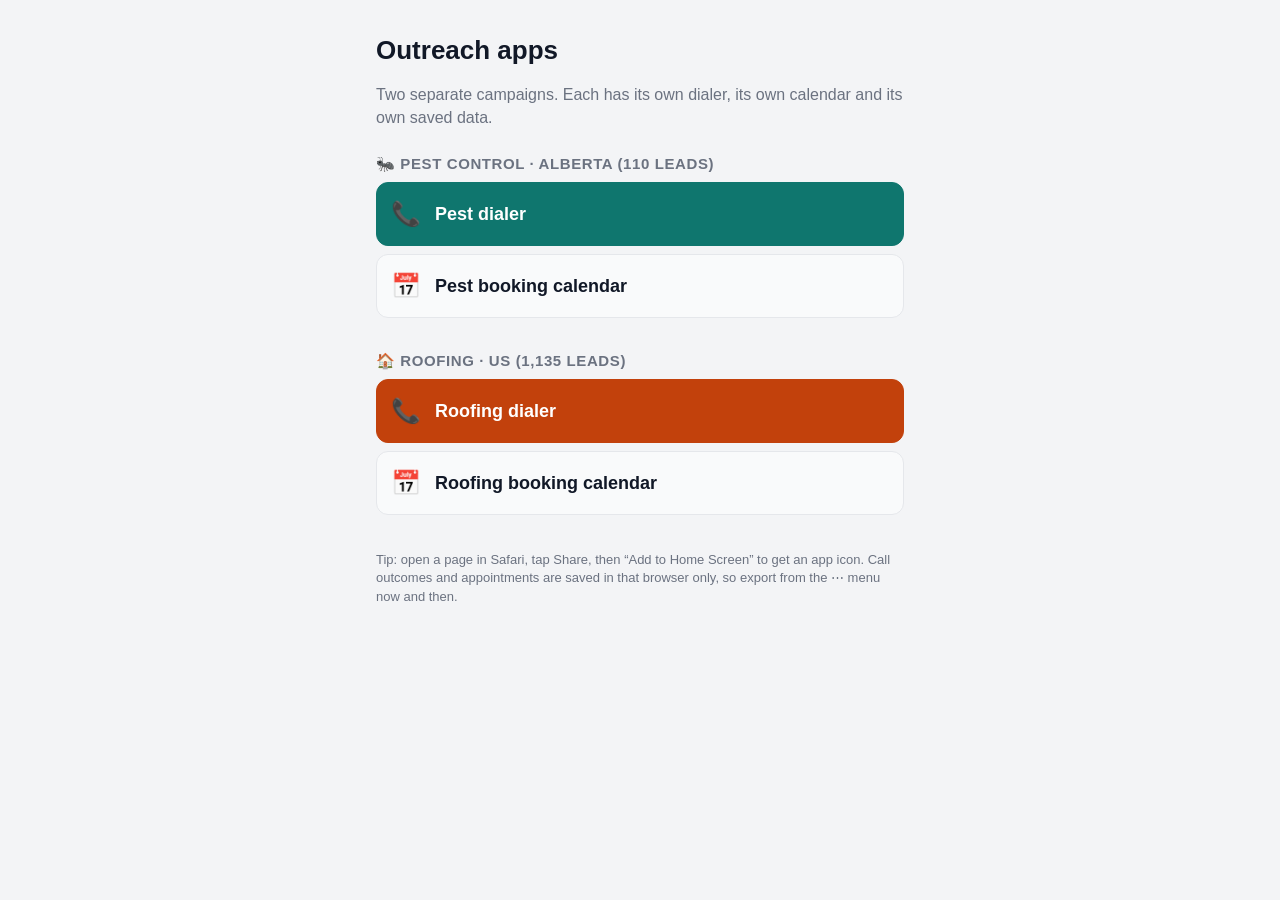
==== commit cbd03c72: "Add separate pest-control and roofing dialer + booking web apps Two independent campaigns, each with" ====
--- a/index.html
+++ b/index.html
@@ -1,484 +1,26 @@
-<!doctype html>
+<!DOCTYPE html>
 <html lang="en">
 <head>
 <meta charset="utf-8">
-<meta name="viewport" content="width=device-width,initial-scale=1">
-<meta name="description" content="Flames Barbershop, 4211 106 St NW, Edmonton AB. Menu, gallery, team, hours and online booking.">
-<meta name="theme-color" content="#0A0A0B">
-<link rel="icon" href="data:image/svg+xml,%3Csvg xmlns='http://www.w3.org/2000/svg' viewBox='0 0 64 64'%3E%3Ctext y='52' font-size='52'%3E%F0%9F%94%A5%3C/text%3E%3C/svg%3E">
-<title>Flames Barbershop</title>
-<link rel="preconnect" href="https://fonts.googleapis.com">
-<link rel="preconnect" href="https://fonts.gstatic.com" crossorigin>
-<link href="https://fonts.googleapis.com/css2?family=Big+Shoulders+Display:wght@700;800;900&family=Instrument+Serif:ital@0;1&family=Manrope:wght@400;500;600;700;800&display=swap" rel="stylesheet">
-<style>
-:root{
-  color-scheme:dark;
-  --onyx:#0A0A0B; --soot:#131214; --coal:#1B1A1D; --ash:#242226;
-  --bone:#F3EDE4; --smoke:#A39B91; --dim:#6E6862;
-  --ember:#FF4D1F; --amber:#FFB020; --heat:linear-gradient(135deg,#FF4D1F 0%,#FF7A2E 45%,#FFB020 100%);
-  --line:rgba(243,237,228,.12); --line2:rgba(243,237,228,.06);
-  --fd:'Big Shoulders Display',Impact,'Arial Narrow Bold','Arial Narrow',sans-serif;
-  --fb:'Manrope',system-ui,-apple-system,'Segoe UI',sans-serif;
-  --fs:'Instrument Serif',Georgia,'Times New Roman',serif;
-  --max:1180px; --pad:clamp(18px,4vw,48px);
-  --ease:cubic-bezier(.22,1,.36,1);
-}
-*{box-sizing:border-box}
-html{scroll-behavior:smooth;background:var(--onyx)}
-body{margin:0;background:var(--onyx);color:var(--bone);font-family:var(--fb);font-size:16px;line-height:1.6;-webkit-font-smoothing:antialiased;overflow-x:hidden}
-img{max-width:100%;display:block}
-a{color:inherit;text-decoration:none}
-:focus-visible{outline:2px solid var(--amber);outline-offset:3px;border-radius:4px}
-::selection{background:var(--ember);color:#fff}
-.wrap{max-width:var(--max);margin:0 auto;padding:0 var(--pad)}
-.eyebrow{font-family:var(--fb);font-size:11px;letter-spacing:.22em;text-transform:uppercase;color:var(--smoke);font-weight:700}
-.eyebrow b{color:var(--ember);font-weight:800}
-h2.big{font-family:var(--fd);font-weight:900;font-size:clamp(46px,8vw,104px);line-height:.92;letter-spacing:.005em;text-transform:uppercase;margin:12px 0 0;text-wrap:balance}
-.serif{font-family:var(--fs);font-style:italic;font-weight:400;color:var(--bone);text-transform:none;letter-spacing:0}
-.lede{color:var(--smoke);max-width:56ch;font-size:clamp(16px,1.6vw,18px);margin:18px 0 0}
-section{position:relative;padding:clamp(72px,10vw,140px) 0}
-
-/* buttons */
-.btn{display:inline-flex;align-items:center;justify-content:center;gap:10px;padding:16px 26px;border-radius:999px;font-weight:800;font-size:14px;letter-spacing:.06em;text-transform:uppercase;border:1px solid transparent;transition:transform .35s var(--ease),box-shadow .35s var(--ease),background .3s,color .3s,border-color .3s;will-change:transform;white-space:nowrap;-webkit-tap-highlight-color:transparent}
-.btn-fire{background:var(--heat);color:#140800;box-shadow:0 10px 40px -10px rgba(255,77,31,.65)}
-.btn-fire:hover{transform:translateY(-2px);box-shadow:0 18px 50px -12px rgba(255,120,40,.8)}
-.btn-fire:active{transform:scale(.98)}
-.btn-ghost{border-color:var(--line);color:var(--bone);background:rgba(20,19,21,.35);backdrop-filter:blur(8px);-webkit-backdrop-filter:blur(8px)}
-.btn-ghost:hover{border-color:var(--bone);transform:translateY(-2px)}
-.btn svg{width:16px;height:16px;flex:none}
-
-/* nav */
-.nav{position:fixed;inset:0 0 auto 0;z-index:50;padding:14px 0;transition:background .4s,border-color .4s;border-bottom:1px solid transparent}
-.nav.on{background:rgba(10,10,11,.72);backdrop-filter:blur(14px);-webkit-backdrop-filter:blur(14px);border-color:var(--line2)}
-.nav .wrap{display:flex;align-items:center;justify-content:space-between;gap:16px}
-.logo{display:flex;align-items:center;gap:10px;white-space:nowrap;flex:none;font-family:var(--fd);font-weight:900;font-size:26px;letter-spacing:.06em;text-transform:uppercase;line-height:1}
-.logo .mark{width:30px;height:30px}
-.logo small{display:block;font-family:var(--fb);font-weight:700;font-size:8px;letter-spacing:.32em;color:var(--smoke);margin-top:3px}
-.nav-links{display:flex;gap:28px;font-size:12px;font-weight:700;letter-spacing:.14em;text-transform:uppercase;color:var(--smoke)}
-.nav-links a{position:relative;padding:6px 0;transition:color .3s}
-.nav-links a::after{content:"";position:absolute;left:0;right:100%;bottom:0;height:1px;background:var(--amber);transition:right .35s var(--ease)}
-.nav-links a:hover{color:var(--bone)}.nav-links a:hover::after{right:0}
-.nav .btn{padding:12px 20px;font-size:12px}
-@media(max-width:820px){.nav-links{display:none}.nav .btn-ghost{display:none}.nav .wrap{min-width:0}.logo{font-size:22px;gap:8px}.logo .mark{width:26px;height:26px}.logo small{font-size:7px;letter-spacing:.2em}.nav .btn{padding:11px 16px;font-size:11px}}
-
-/* hero */
-.hero{min-height:100svh;display:flex;align-items:flex-end;padding:0;overflow:hidden;isolation:isolate}
-.hero-bg{position:absolute;inset:0;z-index:-2}
-.hero-bg img{width:100%;height:100%;object-fit:cover;object-position:center 35%;filter:saturate(.85) contrast(1.05);transform:scale(1.08);animation:heroZoom 12s var(--ease) forwards}
-@keyframes heroZoom{to{transform:scale(1)}}
-.hero-veil{position:absolute;inset:0;z-index:-1;background:
-  linear-gradient(180deg,rgba(10,10,11,.55) 0%,rgba(10,10,11,.15) 35%,rgba(10,10,11,.78) 70%,var(--onyx) 100%),
-  radial-gradient(60% 50% at 70% 85%,rgba(255,77,31,.28),transparent 70%)}
-.hero-glow{position:absolute;z-index:-1;left:50%;bottom:-20%;width:120vw;height:70vh;transform:translateX(-50%);background:radial-gradient(closest-side,rgba(255,120,40,.35),rgba(255,77,31,.12) 45%,transparent 70%);filter:blur(30px);animation:breathe 7s ease-in-out infinite alternate;pointer-events:none}
-@keyframes breathe{from{opacity:.55;transform:translateX(-52%) scaleX(1)}to{opacity:1;transform:translateX(-48%) scaleX(1.12)}}
-.hero .wrap{width:100%;padding-top:120px;padding-bottom:clamp(90px,12vh,140px)}
-.hero-top{display:flex;justify-content:space-between;align-items:flex-end;gap:20px;flex-wrap:wrap}
-.status{display:inline-flex;align-items:center;gap:10px;padding:9px 14px 9px 10px;border:1px solid var(--line);border-radius:999px;background:rgba(10,10,11,.5);backdrop-filter:blur(10px);-webkit-backdrop-filter:blur(10px);font-size:12px;font-weight:700;letter-spacing:.06em;text-transform:uppercase;color:var(--bone)}
-.status .dot{width:8px;height:8px;border-radius:50%;background:#3DDC84;animation:ping 1.8s infinite}
-.status.closed .dot{background:var(--ember);animation:none}
-@keyframes ping{0%{box-shadow:0 0 0 0 rgba(61,220,132,.55)}70%{box-shadow:0 0 0 9px rgba(61,220,132,0)}100%{box-shadow:0 0 0 0 rgba(61,220,132,0)}}
-.status .sub{color:var(--smoke);font-weight:600}
-.h1{font-family:var(--fd);font-weight:900;font-size:clamp(96px,22vw,290px);line-height:.82;letter-spacing:.01em;text-transform:uppercase;margin:18px 0 0 -0.03em;display:flex;align-items:flex-start}
-.h1 .ch{display:inline-block;opacity:0;transform:translateY(.35em) rotate(1deg);animation:rise 1s var(--ease) forwards}
-.h1 .ch:nth-child(1){animation-delay:.05s}.h1 .ch:nth-child(2){animation-delay:.12s}.h1 .ch:nth-child(3){animation-delay:.19s}.h1 .ch:nth-child(4){animation-delay:.26s}.h1 .ch:nth-child(5){animation-delay:.33s}.h1 .ch:nth-child(6){animation-delay:.40s}
-@keyframes rise{to{opacity:1;transform:none}}
-.h1 .flame{width:.32em;height:.42em;margin:.06em 0 0 .06em;opacity:0;animation:rise 1s var(--ease) .5s forwards,flicker 3s ease-in-out 1.5s infinite alternate}
-@keyframes flicker{0%{filter:brightness(1)}50%{filter:brightness(1.25) drop-shadow(0 0 14px rgba(255,120,40,.7))}100%{filter:brightness(1.05)}}
-.hero-sub{display:grid;grid-template-columns:1.2fr .8fr;gap:32px;align-items:end;margin-top:22px}
-.hero-sub .tag{font-family:var(--fs);font-style:italic;font-size:clamp(24px,3.4vw,40px);line-height:1.15;margin:0;text-wrap:balance;opacity:0;animation:rise 1s var(--ease) .6s forwards}
-.hero-sub .tag em{color:var(--amber);font-style:italic}
-.hero-cta{display:flex;flex-direction:column;align-items:flex-end;gap:14px;opacity:0;animation:rise 1s var(--ease) .75s forwards}
-.hero-cta .row{display:flex;gap:12px;flex-wrap:wrap;justify-content:flex-end}
-.proof{display:flex;align-items:center;gap:10px;font-size:13px;color:var(--smoke);font-weight:600}
-.proof .stars{color:var(--amber);letter-spacing:.06em;font-size:14px}
-.proof b{color:var(--bone)}
-.urg{display:inline-flex;align-items:center;gap:8px;font-size:12px;color:var(--bone);font-weight:700;letter-spacing:.04em}
-.urg i{width:6px;height:6px;border-radius:50%;background:var(--ember);animation:blink 1.4s infinite}
-@keyframes blink{50%{opacity:.25}}
-.scroll-hint{position:absolute;left:50%;bottom:22px;transform:translateX(-50%);width:1px;height:46px;background:linear-gradient(var(--bone),transparent);opacity:.5;animation:drop 2s ease-in-out infinite}
-@keyframes drop{0%{transform:translate(-50%,-10px);opacity:0}30%{opacity:.6}100%{transform:translate(-50%,18px);opacity:0}}
-@media(max-width:820px){
-  .hero .wrap{padding-top:96px}
-  .hero-sub{grid-template-columns:1fr;gap:22px}
-  .hero-cta{align-items:flex-start}.hero-cta .row{justify-content:flex-start;width:100%}
-  .hero-cta .btn{flex:1 1 auto}
-  .h1{font-size:clamp(96px,27vw,200px)}
-}
-
-/* ticker */
-.ticker{border-top:1px solid var(--line2);border-bottom:1px solid var(--line2);background:var(--soot);overflow:hidden;padding:14px 0;font-family:var(--fd);font-weight:800;font-size:20px;letter-spacing:.08em;text-transform:uppercase}
-.ticker .track{display:flex;width:max-content;animation:scroll 42s linear infinite}
-.ticker:hover .track{animation-play-state:paused}
-.ticker span{padding:0 28px;display:inline-flex;align-items:center;gap:26px;white-space:nowrap}
-.ticker span::after{content:"";width:6px;height:6px;border-radius:50%;background:var(--ember)}
-.ticker .star{color:var(--amber);font-style:normal}
-@keyframes scroll{to{transform:translateX(-50%)}}
-
-/* menu */
-.menu-head{display:grid;grid-template-columns:1fr auto;gap:24px;align-items:end}
-.menu{display:grid;grid-template-columns:1fr 1fr;gap:clamp(28px,5vw,72px);margin-top:clamp(36px,5vw,64px)}
-.mgroup h3{font-family:var(--fb);font-size:11px;letter-spacing:.22em;text-transform:uppercase;color:var(--ember);margin:0 0 10px;font-weight:800}
-.mrow{display:flex;align-items:baseline;gap:12px;padding:15px 0;border-bottom:1px solid var(--line2);transition:padding .3s var(--ease)}
-.mrow:hover{padding-left:6px}
-.mrow .n{font-family:var(--fd);font-weight:700;font-size:clamp(22px,2.4vw,28px);letter-spacing:.03em;text-transform:uppercase;line-height:1.05}
-.mrow .d{font-size:13px;color:var(--smoke);margin-top:3px}
-.mrow .dots{flex:1;border-bottom:1px dotted rgba(243,237,228,.28);transform:translateY(-6px);min-width:20px}
-.mrow .p{font-family:var(--fd);font-weight:800;font-size:clamp(22px,2.4vw,28px);color:var(--amber);font-variant-numeric:tabular-nums;white-space:nowrap}
-.menu-note{margin-top:28px;display:flex;justify-content:space-between;gap:16px;flex-wrap:wrap;align-items:center;color:var(--smoke);font-size:14px}
-@media(max-width:820px){.menu{grid-template-columns:1fr}.menu-head{grid-template-columns:1fr}}
-
-/* stages */
-.stages{background:var(--soot);border-top:1px solid var(--line2);border-bottom:1px solid var(--line2)}
-.stage-grid{display:grid;grid-template-columns:repeat(4,1fr);gap:14px;margin-top:clamp(36px,5vw,64px)}
-.stage{position:relative;padding:28px 24px 30px;border:1px solid var(--line2);border-radius:18px;background:linear-gradient(180deg,var(--coal),var(--soot));overflow:hidden;transition:transform .5s var(--ease),border-color .4s}
-.stage:hover{transform:translateY(-6px);border-color:rgba(255,120,40,.45)}
-.stage::before{content:"";position:absolute;inset:auto -30% -50% auto;width:70%;aspect-ratio:1;border-radius:50%;background:radial-gradient(closest-side,rgba(255,77,31,.35),transparent);opacity:0;transition:opacity .5s}
-.stage:hover::before{opacity:1}
-.stage .num{font-family:var(--fd);font-weight:900;font-size:64px;line-height:1;color:transparent;-webkit-text-stroke:1px rgba(243,237,228,.28)}
-.stage h4{font-family:var(--fd);font-weight:800;font-size:34px;letter-spacing:.03em;text-transform:uppercase;margin:16px 0 8px;line-height:1}
-.stage p{margin:0;color:var(--smoke);font-size:14px}
-@media(max-width:900px){.stage-grid{grid-template-columns:repeat(2,1fr)}}
-@media(max-width:520px){.stage-grid{display:flex;overflow-x:auto;scroll-snap-type:x mandatory;gap:12px;margin-left:calc(-1*var(--pad));margin-right:calc(-1*var(--pad));padding:4px var(--pad) 18px;scrollbar-width:none;-webkit-overflow-scrolling:touch}.stage-grid::-webkit-scrollbar{display:none}.stage{flex:0 0 78%;scroll-snap-align:start}}
-
-/* gallery */
-.gal{display:grid;grid-template-columns:repeat(6,1fr);grid-auto-rows:clamp(150px,20vw,260px);gap:10px;margin-top:clamp(36px,5vw,64px)}
-.gal figure{margin:0;position:relative;overflow:hidden;border-radius:14px;background:var(--coal)}
-.gal img{width:100%;height:100%;object-fit:cover;transform:scale(1.001);transition:transform 1.2s var(--ease),filter .6s;filter:saturate(.9)}
-.gal figure:hover img{transform:scale(1.06);filter:saturate(1)}
-.gal figcaption{position:absolute;left:14px;bottom:12px;font-size:11px;letter-spacing:.18em;text-transform:uppercase;font-weight:800;color:var(--bone);text-shadow:0 2px 12px rgba(0,0,0,.8);opacity:.9}
-.g1{grid-column:span 3;grid-row:span 2}.g2{grid-column:span 3}.g3{grid-column:span 3}.g4{grid-column:span 2}.g5{grid-column:span 2}.g6{grid-column:span 2}
-@media(max-width:820px){.gal{grid-template-columns:repeat(2,1fr);grid-auto-rows:clamp(150px,36vw,240px)}.g1{grid-column:span 2;grid-row:span 1}.g2,.g3,.g4,.g5,.g6{grid-column:span 1}}
-
-/* team */
-.team-grid{display:grid;grid-template-columns:1fr 1fr;gap:16px;margin-top:clamp(36px,5vw,64px)}
-.chair{position:relative;min-height:440px;border-radius:22px;overflow:hidden;border:1px solid var(--line2);display:flex;flex-direction:column;justify-content:flex-end;padding:28px;isolation:isolate}
-.chair img{position:absolute;inset:0;width:100%;height:100%;object-fit:cover;z-index:-2;filter:grayscale(.35) saturate(.8);transform:scale(1.02);transition:transform 1.4s var(--ease),filter .8s}
-.chair:hover img{transform:scale(1.07);filter:grayscale(0) saturate(1)}
-.chair::after{content:"";position:absolute;inset:0;z-index:-1;background:linear-gradient(180deg,rgba(10,10,11,.05) 20%,rgba(10,10,11,.92) 100%)}
-.chair .init{font-family:var(--fd);font-weight:900;font-size:clamp(120px,16vw,200px);line-height:.8;color:transparent;-webkit-text-stroke:1.5px rgba(243,237,228,.55);position:absolute;top:18px;right:22px;z-index:0;transition:color .6s,-webkit-text-stroke-color .6s}
-.chair:hover .init{color:rgba(255,176,32,.9);-webkit-text-stroke-color:transparent}
-.chair h4{font-family:var(--fd);font-weight:800;font-size:44px;letter-spacing:.03em;text-transform:uppercase;margin:0;line-height:1}
-.chair .role{color:var(--amber);font-size:11px;letter-spacing:.22em;text-transform:uppercase;font-weight:800;margin-top:6px}
-.chair p{color:var(--smoke);margin:12px 0 18px;font-size:14px;max-width:44ch}
-.chair .btn{align-self:flex-start}
-@media(max-width:820px){.team-grid{grid-template-columns:1fr}.chair{min-height:380px}}
-
-/* reviews */
-.rev{background:var(--soot);border-top:1px solid var(--line2);border-bottom:1px solid var(--line2)}
-.rev-head{display:grid;grid-template-columns:auto 1fr;gap:clamp(24px,5vw,64px);align-items:center}
-.score{font-family:var(--fd);font-weight:900;font-size:clamp(110px,16vw,190px);line-height:.85;background:var(--heat);-webkit-background-clip:text;background-clip:text;color:transparent}
-.score-meta{font-size:14px;color:var(--smoke);max-width:40ch}
-.score-meta .stars{color:var(--amber);font-size:22px;letter-spacing:.1em}
-.score-meta b{color:var(--bone);font-size:16px}
-.quotes{display:grid;grid-template-columns:repeat(3,1fr);gap:14px;margin-top:clamp(36px,5vw,64px)}
-.q{margin:0;padding:28px;border:1px solid var(--line2);border-radius:18px;background:var(--coal);display:flex;flex-direction:column;gap:14px;transition:transform .5s var(--ease),border-color .4s}
-.q:hover{transform:translateY(-4px);border-color:rgba(255,176,32,.4)}
-.q .stars{color:var(--amber);font-size:13px;letter-spacing:.14em}
-.q p{margin:0;font-family:var(--fs);font-style:italic;font-size:21px;line-height:1.35}
-.q .who{font-size:11px;letter-spacing:.2em;text-transform:uppercase;font-weight:800;color:var(--smoke);margin-top:auto}
-@media(max-width:820px){.quotes{grid-template-columns:1fr}.rev-head{grid-template-columns:1fr}}
-
-/* hours / location */
-.loc{display:grid;grid-template-columns:1.1fr .9fr;gap:clamp(28px,6vw,80px);align-items:start}
-.hours{list-style:none;margin:28px 0 0;padding:0;border-top:1px solid var(--line)}
-.hours li{display:flex;justify-content:space-between;gap:16px;padding:13px 0;border-bottom:1px solid var(--line2);font-size:15px;color:var(--smoke);font-variant-numeric:tabular-nums}
-.hours li.today{color:var(--bone);font-weight:800}
-.hours li.today span:first-child::after{content:"Today";margin-left:10px;font-size:10px;letter-spacing:.2em;padding:3px 8px;border-radius:999px;background:var(--ember);color:#140800}
-.addr{font-family:var(--fd);font-weight:800;font-size:clamp(30px,4vw,44px);line-height:1;letter-spacing:.02em;text-transform:uppercase;margin:28px 0 8px}
-.addr small{display:block;font-family:var(--fb);font-weight:600;font-size:14px;letter-spacing:.06em;color:var(--smoke);margin-top:10px;text-transform:none}
-.loc-cta{display:flex;gap:12px;flex-wrap:wrap;margin-top:24px}
-.perks{display:grid;grid-template-columns:1fr 1fr;gap:10px;margin-top:28px}
-.perk{padding:16px 18px;border:1px solid var(--line2);border-radius:14px;background:var(--coal);font-size:13px;color:var(--smoke)}
-.perk b{display:block;color:var(--bone);font-size:14px;margin-bottom:2px}
-.mapcard{position:relative;display:block;border-radius:22px;overflow:hidden;min-height:360px;border:1px solid var(--line2)}
-.mapcard img{position:absolute;inset:0;width:100%;height:100%;object-fit:cover;filter:saturate(.7) brightness(.7);transition:transform 1.4s var(--ease)}
-.mapcard:hover img{transform:scale(1.05)}
-.mapcard .pin{position:absolute;left:50%;top:50%;transform:translate(-50%,-50%);width:18px;height:18px;border-radius:50%;background:var(--ember);animation:ping2 2.4s infinite}
-@keyframes ping2{0%{box-shadow:0 0 0 6px rgba(255,77,31,.3),0 0 0 18px rgba(255,77,31,.1)}100%{box-shadow:0 0 0 22px rgba(255,77,31,0),0 0 0 44px rgba(255,77,31,0)}}
-.mapcard .lbl{position:absolute;left:18px;bottom:18px;right:18px;display:flex;justify-content:space-between;align-items:center;gap:12px;font-size:12px;letter-spacing:.14em;text-transform:uppercase;font-weight:800;text-shadow:0 2px 10px rgba(0,0,0,.8)}
-@media(max-width:820px){.loc{grid-template-columns:1fr}.mapcard{min-height:260px}}
-
-/* final cta */
-.final{padding:clamp(90px,14vw,180px) 0;text-align:center;overflow:hidden;isolation:isolate}
-.final::before{content:"";position:absolute;left:50%;top:50%;transform:translate(-50%,-40%);width:90vw;height:90vw;max-width:900px;max-height:900px;border-radius:50%;background:radial-gradient(closest-side,rgba(255,77,31,.25),rgba(255,176,32,.06) 50%,transparent 70%);filter:blur(20px);z-index:-1;animation:breathe2 6s ease-in-out infinite alternate}
-@keyframes breathe2{from{transform:translate(-50%,-40%) scale(.9)}to{transform:translate(-50%,-40%) scale(1.08)}}
-.final h2{font-family:var(--fd);font-weight:900;font-size:clamp(56px,11vw,150px);line-height:.88;text-transform:uppercase;margin:14px 0 0;text-wrap:balance}
-.final h2 em{font-family:var(--fs);font-style:italic;font-weight:400;text-transform:none;background:var(--heat);-webkit-background-clip:text;background-clip:text;color:transparent;letter-spacing:0}
-.final .row{display:flex;gap:12px;justify-content:center;flex-wrap:wrap;margin-top:34px}
-.final .fine{margin-top:18px;color:var(--smoke);font-size:13px}
-
-/* footer */
-footer{border-top:1px solid var(--line2);padding:40px 0 40px;color:var(--smoke);font-size:13px}
-footer .wrap{display:grid;grid-template-columns:1.2fr 1fr 1fr 1fr;gap:28px}
-footer h5{font-size:11px;letter-spacing:.22em;text-transform:uppercase;color:var(--bone);margin:0 0 12px;font-weight:800}
-footer ul{list-style:none;padding:0;margin:0;display:grid;gap:8px}
-footer a:hover{color:var(--bone)}
-footer .copy{grid-column:1/-1;border-top:1px solid var(--line2);padding-top:18px;display:flex;justify-content:space-between;gap:12px;flex-wrap:wrap;font-size:12px;color:var(--dim)}
-@media(max-width:820px){footer .wrap{grid-template-columns:1fr 1fr}footer{padding-bottom:110px}}
-
-/* sticky mobile bar */
-.bar{position:fixed;left:0;right:0;bottom:0;z-index:60;display:none;gap:10px;padding:10px var(--pad) calc(10px + env(safe-area-inset-bottom));background:rgba(10,10,11,.82);backdrop-filter:blur(16px);-webkit-backdrop-filter:blur(16px);border-top:1px solid var(--line2);transform:translateY(110%);transition:transform .5s var(--ease)}
-.bar.show{transform:none}
-.bar .btn{flex:1;padding:15px 14px;font-size:13px}
-@media(max-width:820px){.bar{display:flex}}
-
-/* reveal */
-.rv{opacity:0;transform:translateY(28px);transition:opacity .9s var(--ease),transform .9s var(--ease)}
-.rv.in{opacity:1;transform:none}
-.rv.d1{transition-delay:.08s}.rv.d2{transition-delay:.16s}.rv.d3{transition-delay:.24s}.rv.d4{transition-delay:.32s}
-@media(prefers-reduced-motion:reduce){
-  *,*::before,*::after{animation-duration:.001s!important;animation-iteration-count:1!important;transition-duration:.001s!important}
-  .rv,.h1 .ch,.h1 .flame,.hero-sub .tag,.hero-cta{opacity:1;transform:none}
-  html{scroll-behavior:auto}
-}
-</style>
+<meta name="viewport" content="width=device-width, initial-scale=1, viewport-fit=cover">
+<title>Outreach Apps</title>
+<link rel="stylesheet" href="shared/app.css">
 </head>
 <body>
-
-<svg width="0" height="0" style="position:absolute" aria-hidden="true">
-  <defs>
-    <linearGradient id="heat" x1="0" y1="1" x2="1" y2="0"><stop offset="0" stop-color="#FF4D1F"/><stop offset=".55" stop-color="#FF7A2E"/><stop offset="1" stop-color="#FFB020"/></linearGradient>
-    <symbol id="flame" viewBox="0 0 64 84"><path fill="url(#heat)" d="M33 0c3 14 14 20 20 32 7 14 4 33-9 43-4 3-9 5-14 6 6-6 8-14 5-21-2-5-7-8-10-13-2 6-8 9-9 16-1 6 1 11 5 15C9 74 1 64 0 51-1 34 10 24 18 14c2 5 2 10 0 15 9-6 15-17 15-29z"/><path fill="#FFE2B0" opacity=".85" d="M31 46c3 6 8 9 8 16 0 7-5 12-11 13 4-4 5-9 3-13-1-3-4-5-6-8-1 4-5 6-5 10 0 3 1 6 3 8-6-2-10-8-9-15 1-7 7-11 11-16 1 3 1 6 0 9 3-2 5-5 6-4z"/></symbol>
-    <symbol id="i-cal" viewBox="0 0 24 24"><path fill="none" stroke="currentColor" stroke-width="2" stroke-linecap="round" d="M7 3v3M17 3v3M4 9h16M5 5h14a1 1 0 0 1 1 1v13a1 1 0 0 1-1 1H5a1 1 0 0 1-1-1V6a1 1 0 0 1 1-1z"/></symbol>
-    <symbol id="i-phone" viewBox="0 0 24 24"><path fill="none" stroke="currentColor" stroke-width="2" stroke-linecap="round" stroke-linejoin="round" d="M5 4h4l2 5-2.5 1.5a11 11 0 0 0 5 5L15 13l5 2v4a2 2 0 0 1-2 2A16 16 0 0 1 3 6a2 2 0 0 1 2-2z"/></symbol>
-    <symbol id="i-pin" viewBox="0 0 24 24"><path fill="none" stroke="currentColor" stroke-width="2" d="M12 22s7-6.5 7-12a7 7 0 1 0-14 0c0 5.5 7 12 7 12z"/><circle cx="12" cy="10" r="2.5" fill="none" stroke="currentColor" stroke-width="2"/></symbol>
-    <symbol id="i-arrow" viewBox="0 0 24 24"><path fill="none" stroke="currentColor" stroke-width="2" stroke-linecap="round" stroke-linejoin="round" d="M5 12h14M13 6l6 6-6 6"/></symbol>
-  </defs>
-</svg>
-
-<header class="nav" id="nav">
-  <div class="wrap">
-    <a class="logo" href="#top" aria-label="Flames Barbershop home">
-      <svg class="mark" aria-hidden="true"><use href="#flame"/></svg>
-      <span>Flames<small>Barber Shop · YEG</small></span>
-    </a>
-    <nav class="nav-links" aria-label="Sections">
-      <a href="#menu">Menu</a><a href="#gallery">Cuts</a><a href="#team">Barbers</a><a href="#hours">Hours</a>
-    </nav>
-    <div style="display:flex;gap:10px">
-      <a class="btn btn-ghost" href="tel:+15875683177"><svg><use href="#i-phone"/></svg>(587) 568-3177</a>
-      <a class="btn btn-fire" href="https://www.nxcut.com/salons/ca/flames-barbershop" target="_blank" rel="noopener">Book now</a>
-    </div>
-  </div>
-</header>
-
-<main id="top">
-<section class="hero">
-  <div class="hero-bg"><img src="[data-uri]" alt="Barber working a straight-razor shave under warm light" fetchpriority="high"></div>
-  <div class="hero-veil"></div><div class="hero-glow"></div>
-  <div class="wrap">
-    <div class="hero-top">
-      <div class="eyebrow"><b>Whitemud Crossing</b> · Edmonton · Barbers Tyrone &amp; Moosan</div>
-      <div class="status" id="status" aria-live="polite"><span class="dot"></span><span id="status-main">Open now</span><span class="sub" id="status-sub"></span></div>
-    </div>
-    <h1 class="h1" aria-label="Flames"><span class="ch">F</span><span class="ch">L</span><span class="ch">A</span><span class="ch">M</span><span class="ch">E</span><span class="ch">S</span><svg class="flame" aria-hidden="true"><use href="#flame"/></svg></h1>
-    <div class="hero-sub">
-      <p class="tag">Sharp fades. Clean lines. <em>Every chair, every time.</em> Walk in a regular. Walk out looking like a star.</p>
-      <div class="hero-cta">
-        <div class="row">
-          <a class="btn btn-fire" href="https://www.nxcut.com/salons/ca/flames-barbershop" target="_blank" rel="noopener"><svg><use href="#i-cal"/></svg>Book your chair</a>
-          <a class="btn btn-ghost" href="tel:+15875683177"><svg><use href="#i-phone"/></svg>Call the shop</a>
-        </div>
-        <div class="proof"><span class="stars">★★★★★</span><b>4.9</b> · 259 Google reviews</div>
-        <div class="urg" id="urg"><i></i><span id="urg-text">Same-day chairs fill by noon. Book to skip the wait.</span></div>
-      </div>
-    </div>
-  </div>
-  <div class="scroll-hint" aria-hidden="true"></div>
-</section>
-
-<div class="ticker" aria-hidden="true"><div class="track" id="ticker">
-  <span><i class="star">★</i> 4.9 on Google</span><span>Walk-ins welcome</span><span>Appointments skip the line</span><span>Men · Women · Kids</span><span>Fades · Line-ups · Designs</span><span>Free parking at Whitemud Crossing</span><span>Open 7 days</span>
-</div></div>
-
-<section id="menu">
-  <div class="wrap">
-    <div class="menu-head">
-      <div class="rv"><div class="eyebrow"><b>The menu</b> · straight prices, no surprises</div>
-        <h2 class="big">Pick your cut.<br><span class="serif">We'll handle the rest.</span></h2></div>
-      <a class="btn btn-ghost rv d2" href="https://www.nxcut.com/salons/ca/flames-barbershop" target="_blank" rel="noopener">Book online <svg><use href="#i-arrow"/></svg></a>
-    </div>
-    <div class="menu">
-      <div class="mgroup rv d1">
-        <h3>Cuts</h3>
-        <div class="mrow"><div><div class="n">Men's Cut &amp; Beard</div><div class="d">Full cut with beard shaped and lined. The signature.</div></div><span class="dots"></span><span class="p">$37</span></div>
-        <div class="mrow"><div><div class="n">Men's Cut</div><div class="d">Fade, taper, scissor or buzz. Finished clean.</div></div><span class="dots"></span><span class="p">$32</span></div>
-        <div class="mrow"><div><div class="n">Women's Cut</div><div class="d">Shape, length and finish, done right.</div></div><span class="dots"></span><span class="p">$32</span></div>
-        <div class="mrow"><div><div class="n">Full Head Bald Cut</div><div class="d">Razor-smooth, all the way round.</div></div><span class="dots"></span><span class="p">$22</span></div>
-        <div class="mrow"><div><div class="n">Senior Cut</div><div class="d">Same care, softer price.</div></div><span class="dots"></span><span class="p">$22</span></div>
-        <h3 style="margin-top:34px">Kids</h3>
-        <div class="mrow"><div><div class="n">Boys 3–13</div><div class="d">Patient hands. First-cut friendly.</div></div><span class="dots"></span><span class="p">$26</span></div>
-        <div class="mrow"><div><div class="n">Boys 14–18</div><div class="d">Fresh fade for school, sport or the weekend.</div></div><span class="dots"></span><span class="p">$32</span></div>
-      </div>
-      <div class="mgroup rv d2">
-        <h3>Beard &amp; Line-ups</h3>
-        <div class="mrow"><div><div class="n">Line Up</div><div class="d">Edges sharpened. Hairline, temples, neck.</div></div><span class="dots"></span><span class="p">$25</span></div>
-        <div class="mrow"><div><div class="n">Beard Line Up</div><div class="d">Cheeks and neckline defined.</div></div><span class="dots"></span><span class="p">$25</span></div>
-        <div class="mrow"><div><div class="n">Beard Shave</div><div class="d">Clean shave, hot towel finish.</div></div><span class="dots"></span><span class="p">$25</span></div>
-        <div class="mrow"><div><div class="n">Line Up &amp; Beard Shave</div><div class="d">Both, one sitting.</div></div><span class="dots"></span><span class="p">$25</span></div>
-        <div class="mrow"><div><div class="n">Bald Cut &amp; Beard Shave</div><div class="d">Head and jaw, razor clean.</div></div><span class="dots"></span><span class="p">$25</span></div>
-        <h3 style="margin-top:34px">Finishing</h3>
-        <div class="mrow"><div><div class="n">Hair Design</div><div class="d">Parts, lines and custom artwork. Add to any cut.</div></div><span class="dots"></span><span class="p">+$5</span></div>
-        <div class="mrow"><div><div class="n">Hot Towel</div><div class="d">Steam, soften, reset.</div></div><span class="dots"></span><span class="p">$15</span></div>
-        <div class="mrow"><div><div class="n">Facial Cleansing</div><div class="d">Deep clean after the chair.</div></div><span class="dots"></span><span class="p">$15</span></div>
-        <div class="mrow"><div><div class="n">Hair Wash</div><div class="d">Wash and towel before the cut.</div></div><span class="dots"></span><span class="p">$15</span></div>
-      </div>
-    </div>
-    <div class="menu-note rv"><span>Prices in CAD. Walk-ins welcome; appointments skip the line.</span><a class="btn btn-fire" href="https://www.nxcut.com/salons/ca/flames-barbershop" target="_blank" rel="noopener">Book your chair</a></div>
-  </div>
-</section>
-
-<section class="stages">
-  <div class="wrap">
-    <div class="rv"><div class="eyebrow"><b>The Flames standard</b> · four stages, every chair</div>
-      <h2 class="big">One cut. <span class="serif">Four stages.</span></h2>
-      <p class="lede">Same order, same care, whether it's your first visit or your fiftieth. That's how a 4.9 stays a 4.9.</p></div>
-    <div class="stage-grid">
-      <div class="stage rv d1"><div class="num">01</div><h4>Consult</h4><p>Tell us the shape, the length, the photo on your phone. We listen before the clippers come out.</p></div>
-      <div class="stage rv d2"><div class="num">02</div><h4>Cut</h4><p>Fade, taper, scissor work. Blended slow, checked from every angle.</p></div>
-      <div class="stage rv d3"><div class="num">03</div><h4>Line-up</h4><p>Hairline, temples, beard. Edges sharp enough to notice across the room.</p></div>
-      <div class="stage rv d4"><div class="num">04</div><h4>Finish</h4><p>Hot towel, product, mirror check. You leave when it's right, not when the timer runs out.</p></div>
-    </div>
-  </div>
-</section>
-
-<section id="gallery">
-  <div class="wrap">
-    <div class="rv"><div class="eyebrow"><b>The work</b> · fresh off the chair</div>
-      <h2 class="big">Fades that <span class="serif">speak first.</span></h2></div>
-    <div class="gal">
-      <figure class="g1 rv d1"><img src="[data-uri]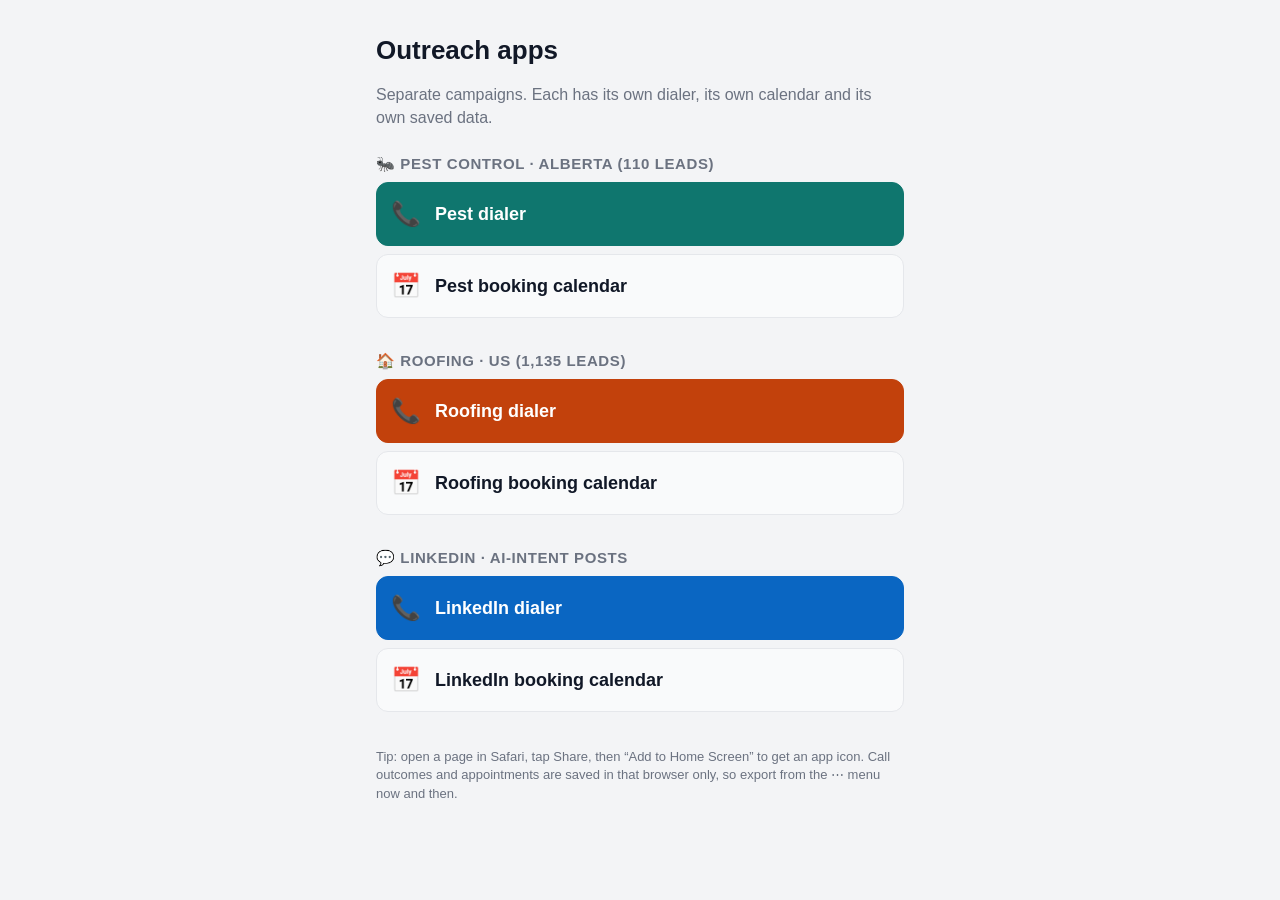
